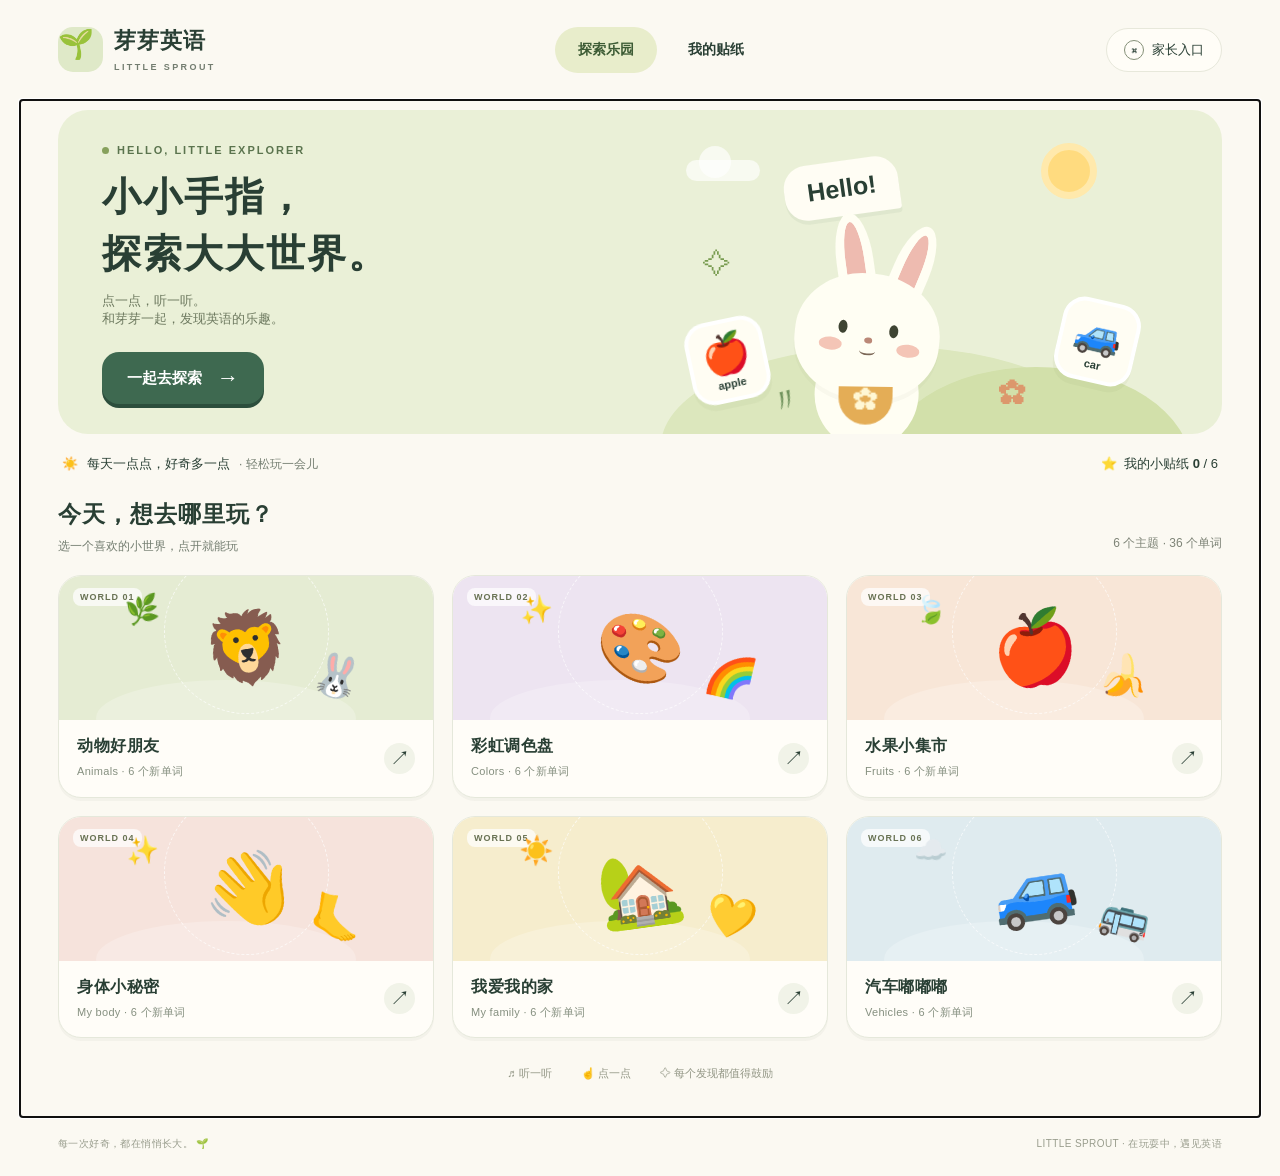
==== src_codex/index.html @ 4263cb34 "第一版本" ====
<!doctype html>
<html lang="zh-CN">
<head>
  <meta charset="utf-8">
  <meta name="viewport" content="width=device-width, initial-scale=1, viewport-fit=cover">
  <meta name="theme-color" content="#fbf9f2">
  <meta name="description" content="芽芽英语：为 3–6 岁孩子设计的点触式英语启蒙乐园。听单词、玩游戏、收集成长贴纸。">
  <meta name="apple-mobile-web-app-capable" content="yes">
  <meta name="apple-mobile-web-app-status-bar-style" content="default">
  <title>芽芽英语 · 小小手指，大大世界</title>
  <link rel="manifest" href="./manifest.webmanifest">
  <link rel="icon" href="./icons/icon-192.png" type="image/png">
  <link rel="apple-touch-icon" href="./icons/icon-192.png">
  <style>
    :root{--ink:#293f34;--muted:#737d70;--paper:#fbf9f2;--green:#3e6950;--lime:#e8edcb;--line:#e7e8db;--yellow:#ffd77a;--shadow:0 8px 24px #344a3310;--round:26px}
    *{box-sizing:border-box}body{margin:0;background:var(--paper);color:var(--ink);font-family:"Trebuchet MS","Segoe UI","PingFang SC","Microsoft YaHei",sans-serif;-webkit-tap-highlight-color:transparent}button,input,select{font:inherit}button{cursor:pointer;color:inherit;border:0}button:disabled{cursor:default}button,a,input,select{-webkit-touch-callout:none}button:focus-visible,a:focus-visible,input:focus-visible,select:focus-visible{outline:3px solid #5274c6;outline-offset:5px}button{touch-action:manipulation}button:active:not(:disabled){transform:translateY(2px)}a{color:var(--green)}h1,h2,h3,p{margin:0}button svg{pointer-events:none}[hidden]{display:none!important}.emoji{font-family:"Apple Color Emoji","Segoe UI Emoji","Noto Color Emoji",sans-serif;font-weight:400;font-style:normal;line-height:1.2}small{line-height:1.6}button .emoji{display:inline-block}.app-header{max-width:1240px;margin:auto;height:100px;display:flex;align-items:center;justify-content:space-between;padding:0 38px;gap:24px}.brand{display:flex;align-items:center;gap:11px;background:none;padding:0;text-align:left}.brand-icon{display:grid;place-items:center;width:45px;height:45px;border-radius:15px;background:#dfe9c8;font-size:29px}.brand strong{display:block;font-size:22px;letter-spacing:1px}.brand small{font-size:9px;letter-spacing:2.4px;color:var(--muted);font-weight:700}.desktop-nav{display:flex;gap:8px}.nav-btn{min-height:46px;padding:0 23px;border-radius:30px;background:transparent;font-size:14px;font-weight:700}.nav-btn.active{background:var(--lime);color:#3d5c35}.parent-btn{background:#fffdf7;border:1px solid var(--line);border-radius:23px;padding:11px 17px;font-size:13px;display:flex;align-items:center;gap:8px;min-height:44px}.parent-dot{width:20px;height:20px;border:1.5px solid #859078;border-radius:50%;display:grid;place-items:center;font-size:12px}main{max-width:1240px;margin:auto;padding:10px 38px 36px;min-height:calc(100dvh - 174px)}.hero{min-height:292px;background:#eaf0d7;border-radius:30px;display:grid;grid-template-columns:1.15fr 1fr;position:relative;overflow:hidden}.hero-copy{padding:34px 0 30px 38px;position:relative;z-index:2}.eyebrow{font-size:11px;letter-spacing:2px;font-weight:700;color:#5b744e;display:flex;align-items:center;gap:8px;margin-bottom:13px}.eyebrow:before{content:"";width:7px;height:7px;border-radius:50%;background:#87a15c}.hero h1{font-size:37px;line-height:1.45;letter-spacing:2px;font-weight:800}.hero p{font-size:13px;color:#6d795f;margin:10px 0 24px}.primary{display:inline-flex;align-items:center;justify-content:center;gap:15px;background:var(--green);color:white;border-radius:17px;min-height:52px;padding:0 25px;font-weight:700;font-size:15px;box-shadow:0 4px 0 #2c4e3c;transition:background .2s}.primary:hover{background:#325a43}.primary .arrow{font-size:22px;font-weight:400}.hero-art{position:relative;min-height:290px;isolation:isolate}.hill{position:absolute;width:450px;height:200px;border-radius:50%;background:#dce7bd;bottom:-112px;left:-20px;z-index:-1}.hill.back{background:#d2e0aa;width:310px;bottom:-133px;left:200px}.sun{position:absolute;top:33px;right:75px;background:#ffdb7f;width:56px;height:56px;border-radius:50%;border:7px solid #ffe9ac}.cloud{position:absolute;top:50px;left:5px;width:74px;height:21px;background:#ffffffa8;border-radius:25px}.cloud:before{content:"";position:absolute;width:32px;height:32px;background:#ffffffa8;border-radius:50%;top:-14px;left:13px}.hello{position:absolute;top:51px;left:103px;font-size:25px;font-weight:800;background:#fffdf4;padding:13px 23px;border-radius:23px 23px 3px 23px;transform:rotate(-8deg);box-shadow:0 4px 0 #435c4310}.bunny{position:absolute;width:157px;height:165px;bottom:9px;left:113px;transform:rotate(6deg)}.bunny .body{position:absolute;bottom:-24px;width:104px;height:110px;background:#fffef3;left:26px;border-radius:50%}.bunny .ear{position:absolute;width:37px;height:96px;background:#fffef3;border-radius:65% 65% 45% 45%;top:-45px;left:34px;transform:rotate(-14deg);border:9px solid #fffef3;box-shadow:inset 0 0 0 20px #eebbb0}.bunny .ear.right{left:91px;top:-40px;transform:rotate(17deg)}.bunny .face{position:absolute;background:#fffef3;width:145px;height:126px;top:14px;border-radius:48% 48% 46% 46%;box-shadow:0 5px 0 #40502b08}.eye{position:absolute;width:9px;height:13px;top:49px;left:43px;background:#3e4432;border-radius:50%}.eye.right{left:94px}.cheek{position:absolute;top:67px;left:25px;width:23px;height:13px;background:#f4c5b6;border-radius:50%}.cheek.right{left:103px}.nose{position:absolute;top:64px;left:70px;width:8px;height:6px;background:#bb8877;border-radius:50%}.mouth{position:absolute;top:73px;left:66px;width:16px;height:9px;border-bottom:2px solid #7b6756;border-radius:50%}.bunny .bib{position:absolute;bottom:0;left:51px;background:#e4ad56;width:54px;height:38px;border-radius:0 0 30px 30px;transform:rotate(-5deg);color:#fff7d4;text-align:center;font-size:25px}.float-card{position:absolute;width:79px;height:83px;background:#fffdf3;border:4px solid white;border-radius:22px;display:flex;flex-direction:column;align-items:center;justify-content:center;gap:1px;box-shadow:0 6px 0 #52653a0c;font-size:11px;font-weight:700}.float-card .emoji{font-size:39px}.float-card.apple{left:7px;bottom:32px;transform:rotate(-12deg)}.float-card.car{right:35px;bottom:51px;transform:rotate(13deg)}.spark{position:absolute;font-size:28px;color:#799c50}.spark.s1{top:139px;left:22px}.spark.s2{bottom:23px;right:145px;color:#dc986c}.grass{position:absolute;bottom:10px;left:87px;font-size:35px;color:#71935d;transform:rotate(-15deg)}.daily{display:flex;align-items:center;justify-content:space-between;gap:14px;padding:21px 4px 23px;font-size:13px}.daily-left{display:flex;align-items:center;gap:9px}.daily .small{color:var(--muted);font-size:12px}.daily-stars{display:flex;align-items:center;gap:7px}.daily-stars .emoji{color:#8c7650}.section-heading{display:flex;align-items:flex-end;justify-content:space-between;gap:16px;margin:3px 0 20px}.section-heading h2{font-size:23px;letter-spacing:1px}.section-heading h2 span{font-size:23px;margin-right:7px}.section-heading p{font-size:12px;color:var(--muted);margin-top:8px}.section-heading .count{font-size:12px;color:#7e8477;padding-bottom:3px}.topic-grid{display:grid;grid-template-columns:repeat(3,minmax(0,1fr));gap:18px}.topic-card{border:1px solid #e5e8db;border-radius:23px;background:#fffdf8;overflow:hidden;text-align:left;padding:0;box-shadow:0 3px 0 #c6cbbb26;transition:transform .2s,box-shadow .2s}.topic-card:hover{transform:translateY(-4px);box-shadow:var(--shadow)}.topic-art{height:135px;position:relative;overflow:hidden;display:flex;align-items:center;justify-content:center;background:var(--tint)}.topic-art:after{content:"";position:absolute;width:260px;height:76px;border-radius:50%;background:#ffffff39;bottom:-36px;left:10%}.topic-art>.emoji{font-size:70px;position:relative;z-index:1;transform:rotate(-8deg);transition:transform .2s}.topic-card:hover .topic-art>.emoji{transform:rotate(3deg) scale(1.07)}.topic-art .side{font-size:41px;transform:rotate(13deg);position:absolute;right:19%;bottom:19px}.topic-art .tiny{font-size:27px;position:absolute;left:18%;top:18px}.topic-art .orbit{position:absolute;border:1px dashed #ffffffb0;border-radius:50%;width:165px;height:165px;top:-27px;left:calc(50% - 82px)}.topic-badge{position:absolute;top:12px;left:14px;border-radius:8px;background:#ffffffb8;padding:4px 7px;font-size:9px;letter-spacing:1px;color:#687253;font-weight:700}.topic-info{padding:16px 18px;display:flex;align-items:center;gap:10px}.topic-info h3{font-size:16px;margin-bottom:4px;letter-spacing:.5px}.topic-info small{color:#869080;font-size:11px;letter-spacing:.3px}.topic-info .card-arrow{margin-left:auto;width:31px;height:31px;border-radius:50%;background:#f1f3e8;display:grid;place-items:center;font-size:20px}.topic-done{color:#507844!important}.home-note{margin-top:28px;display:flex;justify-content:center;gap:29px;font-size:11px;color:#929685}.home-note span{display:flex;align-items:center;gap:7px}.app-footer{max-width:1164px;margin:auto;border-top:1px solid var(--line);padding:19px 0 25px;display:flex;justify-content:space-between;gap:15px;color:#999d8d;font-size:10px;letter-spacing:.4px}.mobile-nav{display:none}.view-enter{animation:appear .25s ease both}@keyframes appear{from{opacity:.3;transform:translateY(5px)}to{opacity:1;transform:none}}
    .back-row{display:flex;align-items:center;justify-content:space-between;gap:14px;margin:4px 0 22px}.back-btn,.soft-btn{background:#fffdf7;border:1px solid #e0e5d6;border-radius:16px;min-height:48px;padding:10px 18px;font-size:14px;font-weight:700}.back-row small{color:var(--muted)}.lesson-header{text-align:center;margin:14px 0 23px}.lesson-header .kicker{font-size:11px;letter-spacing:2px;color:#79836b;margin-bottom:9px}.lesson-header h1{font-size:30px;letter-spacing:1px}.lesson-header p{font-size:14px;color:var(--muted);margin-top:10px;line-height:1.7}.word-grid{display:grid;grid-template-columns:repeat(3,minmax(0,1fr));gap:18px;max-width:900px;margin:auto}.word-card{position:relative;min-height:203px;background:#fffefa;border:2px solid #ecece0;border-radius:26px;padding:23px 15px 18px;display:flex;align-items:center;flex-direction:column;box-shadow:0 5px 0 #e7e8da;transition:border-color .18s,background .18s}.word-card:hover,.word-card.speaking{border-color:#a5bb80;background:var(--tint,#f6f8e9)}.word-card .picture{height:100px;display:grid;place-items:center;font-size:72px}.word-card strong{font-size:23px;margin:7px 0 4px}.word-card small{color:#88917d;font-size:13px}.heard-check{position:absolute;right:15px;top:12px;color:#518161;background:#e5efd7;border-radius:50%;width:23px;height:23px;display:grid;place-items:center;font-size:13px}.word-sound{position:absolute;left:14px;top:13px;font-size:15px;color:#9ba58b}.color-dot{display:block;width:72px;height:72px;background:var(--swatch);border-radius:50%;border:5px solid #ffffffb0;box-shadow:inset -7px -7px 0 #00000009,0 5px 0 #0000000b}.lesson-bottom{max-width:900px;margin:27px auto 0;padding:23px 26px;border-radius:23px;background:#edf1df;display:flex;align-items:center;justify-content:space-between;gap:20px}.lesson-bottom strong{font-size:16px}.lesson-bottom p{margin-top:7px;font-size:12px;color:var(--muted)}.progress-dots{display:flex;gap:7px;align-items:center}.progress-dots span{width:10px;height:10px;background:#dce0d1;border-radius:50%}.progress-dots span.done{background:#86a25f}.quiz-container{max-width:890px;margin:10px auto;text-align:center}.quiz-track{display:flex;align-items:center;justify-content:space-between;gap:16px;max-width:460px;margin:0 auto 28px}.quiz-track .track{height:8px;background:#e6e8da;border-radius:6px;flex:1;overflow:hidden}.quiz-track .fill{height:100%;background:#a3bc73;border-radius:6px}.quiz-track small{font-size:12px;color:#818974}.listen-button{display:flex;align-items:center;justify-content:center;gap:14px;margin:25px auto;min-height:83px;min-width:218px;background:#f8dc91;border-radius:25px;padding:15px 30px;box-shadow:0 5px 0 #e2c16f;font-size:19px;font-weight:700}.listen-button .emoji{font-size:31px}.quiz-choices{display:grid;grid-template-columns:repeat(var(--options,3),minmax(0,1fr));gap:20px;max-width:790px;margin:28px auto}.quiz-choice{position:relative;min-height:180px;border:3px solid #e8eadd;border-radius:28px;background:#fffefa;display:flex;justify-content:center;align-items:center;padding:25px;box-shadow:0 5px 0 #e5e7d9}.quiz-choice>.emoji{font-size:92px}.quiz-choice .color-dot{width:90px;height:90px}.quiz-choice.correct{border-color:#86aa62;background:#edf5df}.quiz-choice.retry{animation:wiggle .25s ease 2;border-color:#edc87b}.quiz-choice .answer-check{position:absolute;right:14px;top:12px;background:#6e9351;color:white;width:28px;height:28px;border-radius:50%;font-size:18px;display:grid;place-items:center}@keyframes wiggle{25%{transform:rotate(-3deg)}75%{transform:rotate(3deg)}}.quiz-feedback{min-height:68px;line-height:1.8;font-size:17px}.quiz-feedback small{display:block;color:var(--muted);font-size:12px}.hint-btn{min-height:44px;padding:10px 15px;background:transparent;color:#7c876e;font-size:12px;text-decoration:underline;text-underline-offset:4px}.quiz-next{min-width:190px;margin:12px auto;display:flex}.result{max-width:700px;margin:30px auto;text-align:center;border-radius:35px;background:#edf1da;padding:43px 24px}.result .reward{width:150px;height:150px;display:grid;place-items:center;border-radius:50%;background:#fff8d6;border:9px solid #ffdc87;font-size:83px;margin:0 auto 20px;box-shadow:0 9px 0 #d5deba}.result h1{font-size:29px;margin-bottom:14px}.result p{color:#758067;font-size:14px;line-height:1.9}.result .result-actions{margin-top:27px;display:flex;flex-wrap:wrap;justify-content:center;gap:14px}.sticker-heading{text-align:center;margin:20px 0 30px}.sticker-heading h1{font-size:29px}.sticker-heading p{font-size:14px;line-height:1.8;color:var(--muted);margin-top:12px}.sticker-grid{display:grid;grid-template-columns:repeat(3,minmax(0,1fr));gap:21px;max-width:870px;margin:auto}.sticker-card{background:#fffefa;border:1px solid var(--line);border-radius:25px;text-align:center;padding:26px 14px;min-height:230px}.sticker-card .sticker-circle{display:grid;place-items:center;width:109px;height:109px;border-radius:50%;background:var(--tint);font-size:64px;margin:0 auto 17px;border:5px solid white;outline:2px dashed #d3d8c2}.sticker-card.locked .sticker-circle{filter:grayscale(1);opacity:.45}.sticker-card h3{font-size:16px}.sticker-card small{display:block;color:var(--muted);font-size:11px;margin:7px 0 13px}.sticker-card button{min-height:42px;font-size:12px;padding:8px 18px;border-radius:16px;background:#eef2e1}.sticker-summary{font-size:13px;padding:13px 25px;display:inline-flex;gap:7px;background:#edf1da;border-radius:25px;margin-top:18px}.toast{position:fixed;bottom:30px;left:50%;transform:translateX(-50%);background:#2b453bea;color:#fff;padding:15px 23px;border-radius:18px;z-index:90;font-size:14px;box-shadow:0 8px 30px #0002;max-width:90vw;width:max-content;line-height:1.6;text-align:center;pointer-events:none}.modal{border:0;padding:0;max-width:480px;width:calc(100% - 32px);max-height:90dvh;overflow-y:auto;border-radius:28px;background:var(--paper);color:var(--ink);box-shadow:0 30px 100px #172d3940}.modal::backdrop{background:#253c326b;backdrop-filter:blur(5px)}.modal-inner{padding:28px}.modal-head{display:flex;align-items:center;justify-content:space-between;gap:15px;margin-bottom:20px}.modal-head h2{font-size:22px}.close-btn{width:44px;height:44px;border-radius:50%;background:#ecefdf;font-size:24px}.modal p{font-size:13px;line-height:1.85;color:var(--muted)}.gate-form{margin:23px 0 6px}.gate-form label{font-size:25px;font-weight:700;display:block;text-align:center;margin-bottom:18px}.gate-row{display:flex;gap:12px}.gate-row input{width:100%;min-width:0;border:2px solid #dce3ce;background:white;border-radius:15px;padding:12px 16px;font-size:21px}.gate-row .primary{white-space:nowrap}.field-error{font-size:12px;color:#946242;margin-top:12px;min-height:18px}.setting{padding:19px 0;border-bottom:1px solid var(--line);display:flex;align-items:center;justify-content:space-between;gap:20px}.setting strong{font-size:14px}.setting small{font-size:11px;color:var(--muted);display:block;margin-top:6px}.toggle{width:48px;min-width:48px;height:29px;border-radius:20px;background:#d5daca;padding:4px;display:flex;align-items:center;transition:background .2s}.toggle span{width:21px;height:21px;border-radius:50%;background:white;box-shadow:0 2px 5px #0001}.toggle[aria-checked=true]{background:#5a815d}.toggle[aria-checked=true] span{margin-left:auto}.setting select{background:#fffefa;border:1px solid #d9dfcb;padding:10px 9px;border-radius:11px;font-size:12px;color:var(--ink);max-width:160px}.parent-stats{display:flex;gap:12px;margin:16px 0}.parent-stats div{flex:1;background:#edf1df;text-align:center;border-radius:16px;padding:16px 8px}.parent-stats strong{display:block;font-size:23px;margin-bottom:5px}.parent-stats small{font-size:11px;color:var(--muted)}.parent-tip{padding:15px;background:#f2efdf;border-radius:14px;margin:19px 0}.wide{width:100%;margin-top:12px}.danger-btn{border:0;color:#956b52;background:transparent;min-height:44px;width:100%;font-size:12px;margin-top:10px}.install-list{padding-left:20px;color:#64715f;font-size:14px;line-height:2.1}.status-tag{display:inline-block;padding:5px 10px;background:#edf1df;border-radius:8px;font-size:11px;color:#627850;margin-bottom:13px}.offline-note{font-size:11px;color:var(--muted);line-height:1.7;text-align:center;margin:17px auto}.sr-only{position:absolute;width:1px;height:1px;padding:0;margin:-1px;overflow:hidden;clip:rect(0,0,0,0);white-space:nowrap;border:0}
    @media(min-width:1100px){.hero-art{margin-right:50px}.hero-copy{padding-left:44px}.hero h1{font-size:39px}.topic-art{height:144px}}
    @media(max-width:800px){.app-header{height:83px;padding:0 24px}.desktop-nav{gap:0}.nav-btn{padding:0 15px;font-size:12px}main{padding:8px 24px 28px}.hero h1{font-size:29px}.hero-copy{padding:30px 0 25px 27px}.hero-art{transform:scale(.86);transform-origin:center bottom;margin-left:-25px}.sun{right:29px}.float-card.car{right:2px}.hello{left:90px}.bunny{left:101px}.topic-grid{gap:14px}.topic-art{height:120px}.topic-art .side{right:9%}.topic-art .tiny{left:10%}.topic-info{padding:14px}.topic-info h3{font-size:14px}.app-footer{margin:0 24px}.quiz-choice>.emoji{font-size:76px}.quiz-choices{gap:12px}}
    @media(max-width:600px){.app-header{height:78px;padding:0 20px;gap:10px}.brand-icon{width:39px;height:39px;font-size:25px;border-radius:13px}.brand strong{font-size:19px}.brand small{font-size:8px;letter-spacing:1.8px}.desktop-nav{display:none}.parent-btn{font-size:11px;padding:8px 12px;gap:6px;min-height:42px}.parent-dot{width:17px;height:17px;font-size:10px}main{padding:5px 18px 29px;min-height:calc(100dvh - 180px)}.hero{grid-template-columns:1.1fr 1fr;min-height:241px;border-radius:24px}.hero-copy{padding:26px 0 25px 22px}.eyebrow{font-size:8px;letter-spacing:1px;margin-bottom:14px;gap:5px}.hero h1{font-size:25px;line-height:1.5;letter-spacing:.3px;white-space:nowrap}.hero p{font-size:10px;line-height:1.7;margin:9px 0 20px;max-width:145px}.hero .primary{min-height:43px;padding:0 16px;font-size:12px;border-radius:13px;gap:10px}.hero-art{min-height:241px;transform:scale(.66);transform-origin:left bottom;margin-left:-8px;width:265px}.hero .sun{top:-10px;right:38px;width:48px;height:48px}.hero .hello{top:1px;left:66px;font-size:22px}.hero .cloud{top:70px;left:1px;width:50px}.hero .bunny{left:53px;bottom:10px;transform:rotate(5deg) scale(.92)}.hero .float-card.apple{left:-9px;bottom:6px;width:62px;height:69px}.hero .float-card.car{right:1px;bottom:31px;width:62px;height:69px}.hero .float-card .emoji{font-size:30px}.hero .spark.s1{top:108px;left:0}.hero .spark.s2{right:12px;bottom:134px}.hero .grass{left:43px}.daily{padding:20px 1px 25px;font-size:11px;gap:7px;flex-wrap:wrap}.daily-left{gap:6px}.daily .small{font-size:10px}.daily-stars{font-size:10px;gap:5px}.section-heading{margin-bottom:17px;align-items:center;gap:5px}.section-heading h2{font-size:19px;letter-spacing:0}.section-heading h2 span{font-size:18px}.section-heading p{font-size:10px;margin-top:7px}.section-heading .count{font-size:10px;max-width:75px;text-align:right;line-height:1.7}.topic-grid{grid-template-columns:repeat(2,minmax(0,1fr));gap:14px 12px}.topic-card{border-radius:20px}.topic-art{height:115px}.topic-art>.emoji{font-size:60px}.topic-art .side{font-size:32px;right:10%;bottom:16px}.topic-art .tiny{font-size:20px;left:13%;top:22px}.topic-art .orbit{width:130px;height:130px;left:calc(50% - 65px);top:-12px}.topic-badge{font-size:7px;left:9px;top:9px;padding:3px 5px}.topic-info{padding:13px 11px;gap:5px}.topic-info h3{font-size:14px;margin-bottom:5px}.topic-info small{font-size:9px}.topic-info .card-arrow{width:25px;height:25px;font-size:16px;flex-shrink:0}.home-note{gap:15px;font-size:9px;margin-top:25px}.home-note span{gap:4px}.app-footer{margin:0 20px;padding:17px 0 calc(97px + env(safe-area-inset-bottom));font-size:9px;justify-content:center}.app-footer>span:last-child{display:none}.mobile-nav{display:flex;position:fixed;bottom:0;left:0;right:0;z-index:20;justify-content:space-around;padding:9px 15px calc(9px + env(safe-area-inset-bottom));background:#fffef9f5;border-top:1px solid #e6e9db;backdrop-filter:blur(15px)}.mobile-nav button{background:transparent;color:#919780;min-width:77px;min-height:48px;display:flex;align-items:center;flex-direction:column;justify-content:center;gap:4px;font-size:10px;border-radius:16px}.mobile-nav .nav-icon{font-size:21px;line-height:1}.mobile-nav button.active{background:#edf2dc;color:#4d7042;font-weight:700}.back-row{margin:6px 0 20px}.back-btn,.soft-btn{font-size:12px;padding:10px 14px;min-height:44px}.back-row small{font-size:10px}.lesson-header{margin:16px 0 20px}.lesson-header h1{font-size:25px}.lesson-header .kicker{font-size:9px}.lesson-header p{font-size:12px}.word-grid{grid-template-columns:repeat(2,minmax(0,1fr));gap:15px 13px}.word-card{min-height:181px;padding:20px 12px 14px;border-radius:23px}.word-card .picture{height:88px;font-size:62px}.word-card strong{font-size:20px}.word-card small{font-size:12px}.word-sound{font-size:12px}.heard-check{width:20px;height:20px;font-size:11px;top:11px;right:12px}.lesson-bottom{padding:20px;gap:18px;align-items:stretch;flex-direction:column;margin-top:24px}.lesson-bottom strong{font-size:14px}.lesson-bottom p{font-size:11px}.lesson-bottom .primary{font-size:14px;width:100%}.quiz-container{margin-top:27px}.quiz-track{margin-bottom:30px}.quiz-track small{font-size:11px}.quiz-choices{gap:12px;grid-template-columns:repeat(2,minmax(0,1fr));margin:25px auto;max-width:360px}.quiz-choices:has(>.quiz-choice:nth-child(3))>.quiz-choice:last-child{grid-column:1 / -1;width:calc(50% - 6px);justify-self:center}.quiz-choice{min-height:132px;border-radius:25px;padding:18px}.quiz-choice>.emoji{font-size:67px}.quiz-choice .color-dot{height:64px;width:64px}.listen-button{min-height:72px;font-size:17px}.quiz-feedback{font-size:15px}.quiz-feedback small{font-size:11px}.result{padding:34px 22px;margin:22px auto}.result h1{font-size:24px}.result p{font-size:12px}.result .result-actions{flex-direction:column}.result-actions .soft-btn{min-height:48px}.sticker-heading h1{font-size:26px}.sticker-heading p{font-size:12px}.sticker-grid{grid-template-columns:repeat(2,minmax(0,1fr));gap:14px}.sticker-card{padding:23px 10px 17px;min-height:219px}.sticker-card .sticker-circle{width:87px;height:87px;font-size:49px}.sticker-card h3{font-size:14px}.sticker-card small{font-size:10px}.sticker-card button{font-size:11px}.toast{bottom:calc(91px + env(safe-area-inset-bottom));font-size:12px;padding:13px 17px}.modal-inner{padding:23px}.modal-head h2{font-size:20px}.setting{gap:10px}.setting small{max-width:205px;line-height:1.6}.parent-stats strong{font-size:20px}}
    @media(max-width:360px){.hero h1{font-size:22px}.hero-copy{padding-left:17px}.hero-art{transform:scale(.58);margin-left:-15px}.daily-stars{margin-left:0}.home-note{gap:10px;font-size:8px}.topic-info small{font-size:8px}.topic-info .card-arrow{width:21px;height:21px}.parent-btn{padding:8px}.brand{gap:7px}}
    .hero{grid-template-columns:minmax(0,1.15fr) minmax(0,1fr)}
    .listen-button.speaking{background:#f3cf6c;outline:4px solid #f8e9bf;outline-offset:4px}
    @media(max-width:600px){.hero{grid-template-columns:minmax(0,1.1fr) minmax(0,1fr)}}
    @media(prefers-reduced-motion:reduce){*,*:before,*:after{animation:none!important;transition:none!important;scroll-behavior:auto!important}}
  </style>
</head>
<body>
  <header class="app-header">
    <button class="brand" data-action="home" aria-label="芽芽英语，返回探索乐园"><span class="brand-icon emoji" aria-hidden="true">🌱</span><span><strong>芽芽英语</strong><small>LITTLE SPROUT</small></span></button>
    <nav class="desktop-nav" aria-label="主导航"><button class="nav-btn active" data-action="home">探索乐园</button><button class="nav-btn" data-action="stickers">我的贴纸</button></nav>
    <button class="parent-btn" data-action="parent"><span class="parent-dot" aria-hidden="true">⌘</span>家长入口</button>
  </header>
  <main id="app" tabindex="-1"></main>
  <footer class="app-footer"><span>每一次好奇，都在悄悄长大。 🌱</span><span>LITTLE SPROUT · 在玩耍中，遇见英语</span></footer>
  <nav class="mobile-nav" aria-label="底部导航"><button class="active" data-action="home"><span class="nav-icon emoji" aria-hidden="true">🏡</span>探索乐园</button><button data-action="stickers"><span class="nav-icon emoji" aria-hidden="true">⭐</span>我的贴纸</button><button data-action="parent"><span class="nav-icon emoji" aria-hidden="true">🌱</span>家长入口</button></nav>
  <dialog class="modal" id="modal" aria-labelledby="modal-title"><div class="modal-inner" id="modal-content"></div></dialog>
  <div class="toast" id="toast" role="status" hidden></div>
  <div class="sr-only" id="announcement" aria-live="polite"></div>
  <script>
    'use strict';
    const TOPICS = [
      {id:'animals',zh:'动物好朋友',en:'Animals',place:'森林里的见面会',tint:'#e5ecd3',icon:'🦁',side:'🐰',tiny:'🌿',sticker:'森林好朋友',words:[['cat','小猫','🐱'],['dog','小狗','🐶'],['rabbit','兔子','🐰'],['lion','狮子','🦁'],['elephant','大象','🐘'],['panda','熊猫','🐼']]},
      {id:'colors',zh:'彩虹调色盘',en:'Colors',place:'把世界涂成彩虹',tint:'#ede4f1',icon:'🎨',side:'🌈',tiny:'✨',sticker:'彩虹小画家',words:[['red','红色','#eb6862'],['yellow','黄色','#f7d24c'],['blue','蓝色','#709ee8'],['green','绿色','#81b87b'],['orange','橙色','#f2a351'],['purple','紫色','#a18bd1']]},
      {id:'fruits',zh:'水果小集市',en:'Fruits',place:'装满甜甜的小篮子',tint:'#f8e6d7',icon:'🍎',side:'🍌',tiny:'🍃',sticker:'水果小达人',words:[['apple','苹果','🍎'],['banana','香蕉','🍌'],['orange','橙子','🍊'],['grapes','葡萄','🍇'],['strawberry','草莓','🍓'],['watermelon','西瓜','🍉']]},
      {id:'body',zh:'身体小秘密',en:'My body',place:'认识可爱的自己',tint:'#f6e3dc',icon:'👋',side:'🦶',tiny:'✨',sticker:'身体小博士',words:[['eye','眼睛','👁️'],['ear','耳朵','👂'],['nose','鼻子','👃'],['mouth','嘴巴','👄'],['hand','手','🖐️'],['foot','脚','🦶']]},
      {id:'family',zh:'我爱我的家',en:'My family',place:'给家人一个大拥抱',tint:'#f6edcd',icon:'🏡',side:'💛',tiny:'☀️',sticker:'暖暖小家人',words:[['mom','妈妈','👩'],['dad','爸爸','👨'],['sister','姐妹','👧'],['brother','兄弟','👦'],['grandma','奶奶 / 外婆','👵'],['grandpa','爷爷 / 外公','👴']]},
      {id:'vehicles',zh:'汽车嘟嘟嘟',en:'Vehicles',place:'出发！小小车队',tint:'#dfebef',icon:'🚙',side:'🚌',tiny:'☁️',sticker:'出发小司机',words:[['car','小汽车','🚗'],['bus','公交车','🚌'],['truck','卡车','🚚'],['taxi','出租车','🚕'],['fire engine','消防车','🚒'],['ambulance','救护车','🚑']]}
    ];
    const app = document.getElementById('app');
    const modal = document.getElementById('modal');
    const modalContent = document.getElementById('modal-content');
    const STORAGE_KEY = 'little-sprout-prototype-v1';
    let state = {heard:{},stickers:[],sound:true,age:'3-4',lastTopic:'animals'};
    let currentView = 'home', activeTopic = TOPICS[0], quiz = null, pendingInstall = null;
    let toastTimer, speakingTimer, speechToken = 0, gateAnswer = 0, returnFocus = null;
    function save(){try{localStorage.setItem(STORAGE_KEY,JSON.stringify(state));}catch{toast('当前浏览器无法保存进度，本次仍然可以继续玩。');}}
    function heardCount(topic){return (state.heard[topic.id] || []).length;}
    function totalHeard(){return TOPICS.reduce((sum,topic)=>sum+heardCount(topic),0);}
    function progressDots(n){return '<div class="progress-dots" aria-label="已听 '+n+' 个词，共 6 个">'+Array.from({length:6},(_,i)=>'<span class="'+(i<n?'done':'')+'"></span>').join('')+'</div>';}
    function picture(word){return word[2].startsWith('#')?'<span class="color-dot" style="--swatch:'+word[2]+'" aria-hidden="true"></span>':'<span class="emoji" aria-hidden="true">'+word[2]+'</span>';}
    function toast(message){clearTimeout(toastTimer);const box=document.getElementById('toast');box.textContent=message;box.hidden=false;toastTimer=setTimeout(()=>box.hidden=true,4200);}
    function nav(view){document.querySelectorAll('nav [data-action]').forEach(button=>{const selected=button.dataset.action===view;button.classList.toggle('active',selected);if(selected)button.setAttribute('aria-current','page');else button.removeAttribute('aria-current');});}
    function beginView(view){stopSpeech();currentView=view;quiz=null;nav(view==='stickers'?'stickers':'home');app.classList.remove('view-enter');window.scrollTo(0,0);}
    function endView(){app.classList.add('view-enter');app.focus({preventScroll:true});}
    function renderHome(){
      beginView('home');
      app.innerHTML = '<section class="hero"><div class="hero-copy"><div class="eyebrow">HELLO, LITTLE EXPLORER</div><h1>小小手指，<br>探索大大世界。</h1><p>点一点，听一听。<br class="mobile-break">和芽芽一起，发现英语的乐趣。</p><button class="primary" data-action="start">一起去探索 <span class="arrow" aria-hidden="true">→</span></button></div><div class="hero-art" aria-hidden="true"><div class="hill"></div><div class="hill back"></div><div class="sun"></div><div class="cloud"></div><div class="hello">Hello!</div><div class="bunny"><div class="body"></div><div class="ear"></div><div class="ear right"></div><div class="face"><i class="eye"></i><i class="eye right"></i><i class="cheek"></i><i class="cheek right"></i><i class="nose"></i><i class="mouth"></i></div><div class="bib">✿</div></div><div class="float-card apple"><span class="emoji">🍎</span>apple</div><div class="float-card car"><span class="emoji">🚙</span>car</div><span class="spark s1">✧</span><span class="spark s2">✿</span><span class="grass">〃</span></div></section>'+
      '<div class="daily"><div class="daily-left"><span class="emoji" aria-hidden="true">☀️</span><span>每天一点点，好奇多一点</span><span class="small">· 轻松玩一会儿</span></div><div class="daily-stars"><span class="emoji" aria-hidden="true">⭐</span><span>我的小贴纸 <b>'+state.stickers.length+'</b> / 6</span></div></div>'+
      '<section aria-labelledby="topics-title"><div class="section-heading"><div><h2 id="topics-title">今天，想去哪里玩？</h2><p>选一个喜欢的小世界，点开就能玩</p></div><span class="count">6 个主题 · 36 个单词</span></div><div class="topic-grid">'+TOPICS.map((t,i)=>'<button class="topic-card" data-action="topic" data-topic="'+t.id+'" aria-label="探索'+t.zh+'，'+t.en+'"><div class="topic-art" style="--tint:'+t.tint+'"><span class="topic-badge">WORLD 0'+(i+1)+'</span><span class="orbit"></span><span class="emoji tiny" aria-hidden="true">'+t.tiny+'</span><span class="emoji" aria-hidden="true">'+t.icon+'</span><span class="emoji side" aria-hidden="true">'+t.side+'</span></div><div class="topic-info"><div><h3>'+t.zh+'</h3><small class="'+(state.stickers.includes(t.id)?'topic-done':'')+'">'+t.en+' · '+(state.stickers.includes(t.id)?'贴纸已点亮 ✓':heardCount(t)?'已探索 '+heardCount(t)+' / 6':'6 个新单词')+'</small></div><span class="card-arrow" aria-hidden="true">↗</span></div></button>').join('')+'</div></section>'+
      '<div class="home-note"><span>♬ 听一听</span><span>☝ 点一点</span><span>✧ 每个发现都值得鼓励</span></div>';
      endView();
    }
    function stopSpeech(){speechToken++;clearTimeout(speakingTimer);if('speechSynthesis' in window)window.speechSynthesis.cancel();document.querySelectorAll('.speaking').forEach(el=>el.classList.remove('speaking'));}
    function loadState(){
      try{
        const stored=JSON.parse(localStorage.getItem(STORAGE_KEY));
        if(!stored || typeof stored!=='object')return;
        if(typeof stored.sound==='boolean')state.sound=stored.sound;
        if(['3-4','5-6'].includes(stored.age))state.age=stored.age;
        if(TOPICS.some(t=>t.id===stored.lastTopic))state.lastTopic=stored.lastTopic;
        if(Array.isArray(stored.stickers))state.stickers=[...new Set(stored.stickers.filter(id=>TOPICS.some(t=>t.id===id)))];
        for(const topic of TOPICS){
          const saved=stored.heard?.[topic.id];
          if(Array.isArray(saved))state.heard[topic.id]=[...new Set(saved.filter(i=>Number.isInteger(i)&&i>=0&&i<topic.words.length))];
        }
      }catch{/* A blocked or malformed local store must not prevent play. */}
    }
    function speak(text,element,onUnavailable){
      stopSpeech();
      if(!state.sound){toast('声音已关闭，可以请家长打开，或看看文字提示。');onUnavailable?.();return;}
      if(!('speechSynthesis' in window)||!('SpeechSynthesisUtterance' in window)){toast('这个浏览器暂时不能朗读，可以先看图和文字玩。');onUnavailable?.();return;}
      const token=speechToken;
      const utterance=new SpeechSynthesisUtterance(text);
      const voices=window.speechSynthesis.getVoices();
      const english=voices.find(v=>v.lang==='en-US'&&v.localService)||voices.find(v=>/^en[-_]US$/i.test(v.lang))||voices.find(v=>/^en\b/i.test(v.lang));
      if(english)utterance.voice=english;
      utterance.lang='en-US';utterance.rate=.8;utterance.pitch=1.08;
      const finish=()=>{if(token===speechToken){clearTimeout(speakingTimer);element?.classList.remove('speaking');}};
      utterance.onstart=()=>{if(token===speechToken)element?.classList.add('speaking');};
      utterance.onend=finish;
      utterance.onerror=event=>{finish();if(token===speechToken&&!['canceled','interrupted'].includes(event.error)){toast('暂时没有播放成功，可以再点一次，或看文字提示。');onUnavailable?.();}};
      try{window.speechSynthesis.speak(utterance);speakingTimer=setTimeout(finish,8000);}catch{finish();toast('朗读暂时不可用，请先看图片和文字。');onUnavailable?.();}
    }
    function markHeard(index){
      const list=state.heard[activeTopic.id] ||= [];
      if(!list.includes(index)){list.push(index);save();}
    }
    function renderLesson(id){
      const topic=TOPICS.find(t=>t.id===id);if(!topic)return;
      beginView('lesson');activeTopic=topic;state.lastTopic=topic.id;save();
      app.innerHTML='<div class="back-row"><button class="back-btn" data-action="home">← 返回乐园</button><span id="lesson-progress">'+progressDots(heardCount(topic))+'</span></div>'+
      '<div class="lesson-header"><p class="kicker">'+topic.en.toUpperCase()+' · '+topic.place+'</p><h1>'+topic.zh+'</h1><p><span class="emoji" aria-hidden="true">👆</span> 点一点图片，听听它的英文名字</p></div>'+
      '<div class="word-grid" style="--tint:'+topic.tint+'">'+topic.words.map((word,i)=>'<button class="word-card" data-action="word" data-index="'+i+'" aria-label="听 '+word[0]+'，'+word[1]+'"><span class="word-sound" aria-hidden="true">♪</span><span class="heard-check" '+((state.heard[topic.id]||[]).includes(i)?'':'hidden')+' aria-label="已探索">✓</span><span class="picture">'+picture(word)+'</span><strong lang="en">'+word[0]+'</strong><small>'+word[1]+'</small></button>').join('')+'</div>'+
      '<section class="lesson-bottom"><div><strong>认识新朋友，再玩一个小游戏？</strong><p>听一听，找一找 · 3 次小发现，收获 1 张贴纸</p></div><button class="primary" data-action="quiz"><span class="emoji" aria-hidden="true">🎧</span> 听音找朋友 <span class="arrow" aria-hidden="true">→</span></button></section>';
      endView();
    }
    function shuffle(items){const result=[...items];for(let i=result.length-1;i>0;i--){const j=Math.floor(Math.random()*(i+1));[result[i],result[j]]=[result[j],result[i]];}return result;}
    function startQuiz(){
      beginView('quiz');
      const explored=state.heard[activeTopic.id]||[];
      const pool=explored.length>=3?explored:activeTopic.words.map((_,i)=>i);
      quiz={targets:shuffle(pool).slice(0,3),round:0,answered:false,options:[],optionCount:state.age==='3-4'?2:3};
      renderQuiz();
    }
    function renderQuiz(){
      stopSpeech();if(!quiz)return;
      const target=quiz.targets[quiz.round];
      const alternatives=shuffle(activeTopic.words.map((_,i)=>i).filter(i=>i!==target));
      quiz.options=shuffle([target,...alternatives.slice(0,quiz.optionCount-1)]);quiz.answered=false;
      app.innerHTML='<div class="back-row"><button class="back-btn" data-action="lesson">← 回去认一认</button><small>'+activeTopic.zh+'</small></div><section class="quiz-container"><div class="quiz-track"><span class="emoji" aria-hidden="true">🌱</span><div class="track" role="progressbar" aria-label="小游戏进度" aria-valuemin="0" aria-valuemax="3" aria-valuenow="'+quiz.round+'"><div class="fill" style="width:'+quiz.round/3*100+'%"></div></div><small>第 '+(quiz.round+1)+' / 3 次发现</small><span class="emoji" aria-hidden="true">⭐</span></div>'+
      '<div class="lesson-header"><h1>谁是我的好朋友？</h1><p>听一听英文，点一点下面的图片</p></div><button class="listen-button" data-action="listen"><span class="emoji" aria-hidden="true">🔊</span>再听一遍</button><p id="quiz-hint" hidden></p>'+
      '<div class="quiz-choices" style="--options:'+quiz.optionCount+'">'+quiz.options.map((index)=>'<button class="quiz-choice" data-action="answer" data-index="'+index+'" aria-label="选择'+activeTopic.words[index][1]+'">'+picture(activeTopic.words[index])+'</button>').join('')+'</div>'+
      '<div class="quiz-feedback" id="quiz-feedback" role="status">小耳朵听一听，小手指找一找<small>可以重复听，慢慢来就好</small></div><button class="hint-btn" data-action="hint">看看文字小提示</button><button class="primary quiz-next" data-action="next" hidden>'+(quiz.round===2?'领取我的贴纸 ✧':'找到啦，继续 →')+'</button></section>';
      endView();listenQuiz();
    }
    function listenQuiz(){if(!quiz)return;speak(activeTopic.words[quiz.targets[quiz.round]][0],document.querySelector('.listen-button'),showHint);}
    function showHint(){if(!quiz)return;const word=activeTopic.words[quiz.targets[quiz.round]];const hint=document.getElementById('quiz-hint');if(hint){hint.hidden=false;hint.innerHTML='<strong lang="en">'+word[0]+'</strong> · '+word[1];}}
    function answer(index,button){
      if(!quiz||quiz.answered||!quiz.options.includes(index))return;
      const feedback=document.getElementById('quiz-feedback');
      if(index!==quiz.targets[quiz.round]){
        button.classList.add('retry');setTimeout(()=>button.classList.remove('retry'),600);
        feedback.innerHTML='没关系，我们再听一次 <span class="emoji" aria-hidden="true">🌿</span><small>每一次尝试，都是一个小进步</small>';listenQuiz();return;
      }
      quiz.answered=true;markHeard(index);
      document.querySelectorAll('.quiz-choice').forEach(choice=>choice.disabled=true);
      button.classList.add('correct');button.insertAdjacentHTML('beforeend','<span class="answer-check" aria-hidden="true">✓</span>');
      const word=activeTopic.words[index];feedback.innerHTML='找到啦！<strong lang="en">'+word[0]+'</strong>，'+word[1]+' <span class="emoji" aria-hidden="true">✨</span><small>你的小耳朵真会发现！</small>';
      const next=document.querySelector('[data-action="next"]');next.hidden=false;next.focus({preventScroll:true});
      document.querySelector('.hint-btn').hidden=true;
      document.querySelector('.quiz-track .fill').style.width=(quiz.round+1)/3*100+'%';
      document.querySelector('[role="progressbar"]').setAttribute('aria-valuenow',String(quiz.round+1));
      speak(word[0],button);
    }
    function nextRound(){if(!quiz?.answered)return;if(quiz.round<2){quiz.round++;renderQuiz();}else renderResult();}
    function renderResult(){
      const isNew=!state.stickers.includes(activeTopic.id);
      if(isNew)state.stickers.push(activeTopic.id);save();
      beginView('result');
      app.innerHTML='<div class="back-row"><button class="back-btn" data-action="home">← 返回乐园</button><small>每个发现，都值得鼓励</small></div><section class="result"><div class="reward emoji" aria-hidden="true">'+activeTopic.icon+'</div><p class="eyebrow" style="justify-content:center">HIGH FIVE, LITTLE EXPLORER!</p><h1>'+(isNew?'一张新贴纸，送给你！':'又一次发现，真棒！')+'</h1><p>你完成了 3 次听音小挑战<br><strong>「'+activeTopic.sticker+'」</strong>贴纸'+(isNew?'已经放进你的收藏啦':'一直在你的收藏里哦')+'</p><div class="result-actions"><button class="primary" data-action="stickers">看看我的贴纸 <span aria-hidden="true">✧</span></button><button class="soft-btn" data-action="home">探索其他小世界 →</button></div><p style="margin-top:24px;font-size:11px">也可以歇一会儿，把新发现讲给家人听。</p></section>';
      endView();document.getElementById('announcement').textContent='真棒！你获得了'+activeTopic.sticker+'贴纸。';
    }
    function renderStickers(){
      beginView('stickers');
      app.innerHTML='<section class="sticker-heading"><p class="eyebrow" style="justify-content:center">MY LITTLE COLLECTION</p><h1>每张贴纸，都是小小的成长</h1><p>去喜欢的小世界玩一玩，收集属于你的快乐</p><div class="sticker-summary"><span class="emoji" aria-hidden="true">⭐</span> 已点亮 <strong>'+state.stickers.length+'</strong> / 6 张贴纸</div></section><div class="sticker-grid">'+TOPICS.map(t=>{const earned=state.stickers.includes(t.id);return '<article class="sticker-card '+(earned?'':'locked')+'" style="--tint:'+t.tint+'"><div class="sticker-circle emoji" aria-hidden="true">'+t.icon+'</div><h3>'+t.sticker+'</h3><small>'+(earned?'✓ 已收藏 · 你的小小成就':'完成听音小游戏就能点亮')+'</small><button data-action="topic" data-topic="'+t.id+'">'+(earned?'再去玩一次 ↗':'去发现吧 →')+'</button></article>';}).join('')+'</div>';
      endView();
    }
    function modalHeader(title){return '<div class="modal-head"><h2 id="modal-title">'+title+'</h2><button class="close-btn" data-action="close" aria-label="关闭弹窗">×</button></div>';}
    function openModal(content){stopSpeech();if(!modal.open)returnFocus=document.activeElement;modalContent.innerHTML=content;if(!modal.open)modal.showModal();}
    function closeModal(){modal.close();}
    function parentGate(){
      const a=12+Math.floor(Math.random()*8),b=4+Math.floor(Math.random()*6);gateAnswer=a+b;
      openModal(modalHeader('这是给大人的小角落')+'<p>请家长帮忙算一算，就可以查看进度和调整设置。</p><form class="gate-form" id="gate-form"><label for="gate-input">'+a+' + '+b+' = ?</label><div class="gate-row"><input id="gate-input" type="text" inputmode="numeric" pattern="[0-9]*" maxlength="3" autocomplete="off" aria-label="算式答案" aria-describedby="gate-error" required><button class="primary" type="submit">进入</button></div><div class="field-error" id="gate-error" role="status"></div></form><p style="font-size:11px">一个小提醒，帮助孩子把设置交给家长。</p>');
    }
    function renderParents(){
      openModal(modalHeader('陪芽芽，慢慢长大')+'<p>每次选一个喜欢的主题，和孩子一起听、指、玩。</p><div class="parent-stats"><div><strong>'+totalHeard()+' <span style="font-size:12px">/ 36</span></strong><small>探索过的单词</small></div><div><strong>'+state.stickers.length+' <span style="font-size:12px">/ 6</span></strong><small>收获的主题贴纸</small></div></div>'+
      '<div class="setting"><div><strong>英文朗读</strong><small>点击图片或听音按钮时播放</small></div><button class="toggle" role="switch" aria-label="英文朗读" aria-checked="'+state.sound+'" data-action="sound"><span></span></button></div>'+
      '<div class="setting"><div><strong>小游戏难度</strong><small>年龄仅作参考，可按孩子情况选择</small></div><select id="age-setting" aria-label="小游戏难度"><option value="3-4" '+(state.age==='3-4'?'selected':'')+'>3–4 岁 · 2 选 1</option><option value="5-6" '+(state.age==='5-6'?'selected':'')+'>5–6 岁 · 3 选 1</option></select></div>'+
      '<div class="parent-tip"><p><strong>轻松陪伴的小建议</strong><br>玩一小会儿就可以休息。把屏幕里的新词，变成生活里的小游戏：找找家里的 apple，挥挥自己的 hand。</p></div><p style="font-size:11px">无需账号，不申请麦克风权限。进度只保存在当前浏览器，清除浏览器数据会重置进度。朗读使用设备或浏览器提供的语音，部分语音可能需要联网。</p><button class="soft-btn wide" data-action="test-sound">♪ 试听英文：Hello, little explorer!</button><button class="primary wide" data-action="install">添加到主屏幕 ↗</button><button class="danger-btn" data-action="reset-confirm">重置本机学习进度</button>');
    }
    async function installApp(){
      if(window.matchMedia('(display-mode: standalone)').matches||navigator.standalone){toast('已经在独立应用中啦！');return;}
      if(pendingInstall){const prompt=pendingInstall;pendingInstall=null;try{await prompt.prompt();const result=await prompt.userChoice;toast(result.outcome==='accepted'?'已提交安装，请查看主屏幕。':'可以随时回到这里添加。');}catch{showInstallHelp();}return;}
      showInstallHelp();
    }
    function showInstallHelp(){
      const local=location.protocol==='file:';
      openModal(modalHeader('把小乐园放到主屏幕')+'<span class="status-tag">随手一点，就能来玩</span>'+(local?'<p>当前通过本地文件打开，可以体验点击交互。添加到主屏幕和离线缓存需要通过 HTTPS 或本机 localhost 服务访问。</p>':'<p>如果浏览器没有弹出安装提示，可以从浏览器菜单手动添加。</p>')+'<ol class="install-list"><li><strong>iPhone / iPad：</strong>在 Safari 的分享菜单中，选择“添加到主屏幕”。</li><li><strong>Android：</strong>在浏览器菜单中，选择“安装应用”或“添加到主屏幕”。</li><li><strong>电脑：</strong>在支持的浏览器地址栏或菜单中，查找安装选项。</li></ol><p style="font-size:11px">支持离线缓存的环境中，首次完整加载后可以离线看图、玩游戏；英语朗读能否离线使用取决于设备语音。</p><button class="primary wide" data-action="parents">知道啦</button>');
    }
    document.addEventListener('click',event=>{
      const button=event.target.closest('[data-action]');if(!button||button.disabled)return;
      switch(button.dataset.action){
        case 'home':renderHome();break;
        case 'start':renderLesson(state.lastTopic);break;
        case 'topic':renderLesson(button.dataset.topic);break;
        case 'lesson':renderLesson(activeTopic.id);break;
        case 'word':{const index=Number(button.dataset.index);if(!activeTopic.words[index])break;markHeard(index);button.querySelector('.heard-check').hidden=false;document.getElementById('lesson-progress').innerHTML=progressDots(heardCount(activeTopic));speak(activeTopic.words[index][0],button);break;}
        case 'quiz':startQuiz();break;
        case 'listen':listenQuiz();break;
        case 'hint':showHint();break;
        case 'answer':answer(Number(button.dataset.index),button);break;
        case 'next':nextRound();break;
        case 'stickers':renderStickers();break;
        case 'parent':parentGate();break;
        case 'parents':renderParents();break;
        case 'close':closeModal();break;
        case 'sound':state.sound=!state.sound;save();button.setAttribute('aria-checked',String(state.sound));stopSpeech();break;
        case 'test-sound':speak('Hello, little explorer!',button);break;
        case 'install':installApp();break;
        case 'reset-confirm':openModal(modalHeader('重新开始一段探索？')+'<p>这会清除当前浏览器中探索过的单词和贴纸，声音与难度设置会保留。</p><button class="soft-btn wide" data-action="parents">保留我的进度</button><button class="danger-btn" data-action="reset">确认清除进度</button>');break;
        case 'reset':state.heard={};state.stickers=[];state.lastTopic='animals';save();renderHome();renderParents();toast('进度已重置，可以重新出发啦。');break;
      }
    });
    document.addEventListener('submit',event=>{if(event.target.id!=='gate-form')return;event.preventDefault();const input=document.getElementById('gate-input');if(input.value.trim()!==''&&Number(input.value)===gateAnswer)renderParents();else{document.getElementById('gate-error').textContent='再算一算，请家长帮忙填写哦。';input.value='';input.focus();}});
    document.addEventListener('change',event=>{if(event.target.id==='age-setting'){state.age=event.target.value==='5-6'?'5-6':'3-4';save();toast('已保存，下次开始小游戏时生效。');}});
    modal.addEventListener('click',event=>{if(event.target===modal){const rect=modal.getBoundingClientRect();if(event.clientX<rect.left||event.clientX>rect.right||event.clientY<rect.top||event.clientY>rect.bottom)closeModal();}});
    modal.addEventListener('close',()=>{stopSpeech();if(returnFocus?.isConnected)returnFocus.focus({preventScroll:true});else app.focus({preventScroll:true});});
    document.addEventListener('visibilitychange',()=>{if(document.hidden)stopSpeech();});
    window.addEventListener('beforeinstallprompt',event=>{event.preventDefault();pendingInstall=event;});
    window.addEventListener('appinstalled',()=>{pendingInstall=null;toast('小乐园已添加到你的设备。');});
    if('serviceWorker' in navigator&&['http:','https:'].includes(location.protocol)&&window.isSecureContext){
      window.addEventListener('load',()=>{navigator.serviceWorker.register('./sw.js').catch(()=>{/* Core interactions still work without the optional offline cache. */});});
    }
    loadState();renderHome();
  </script>
</body>
</html>
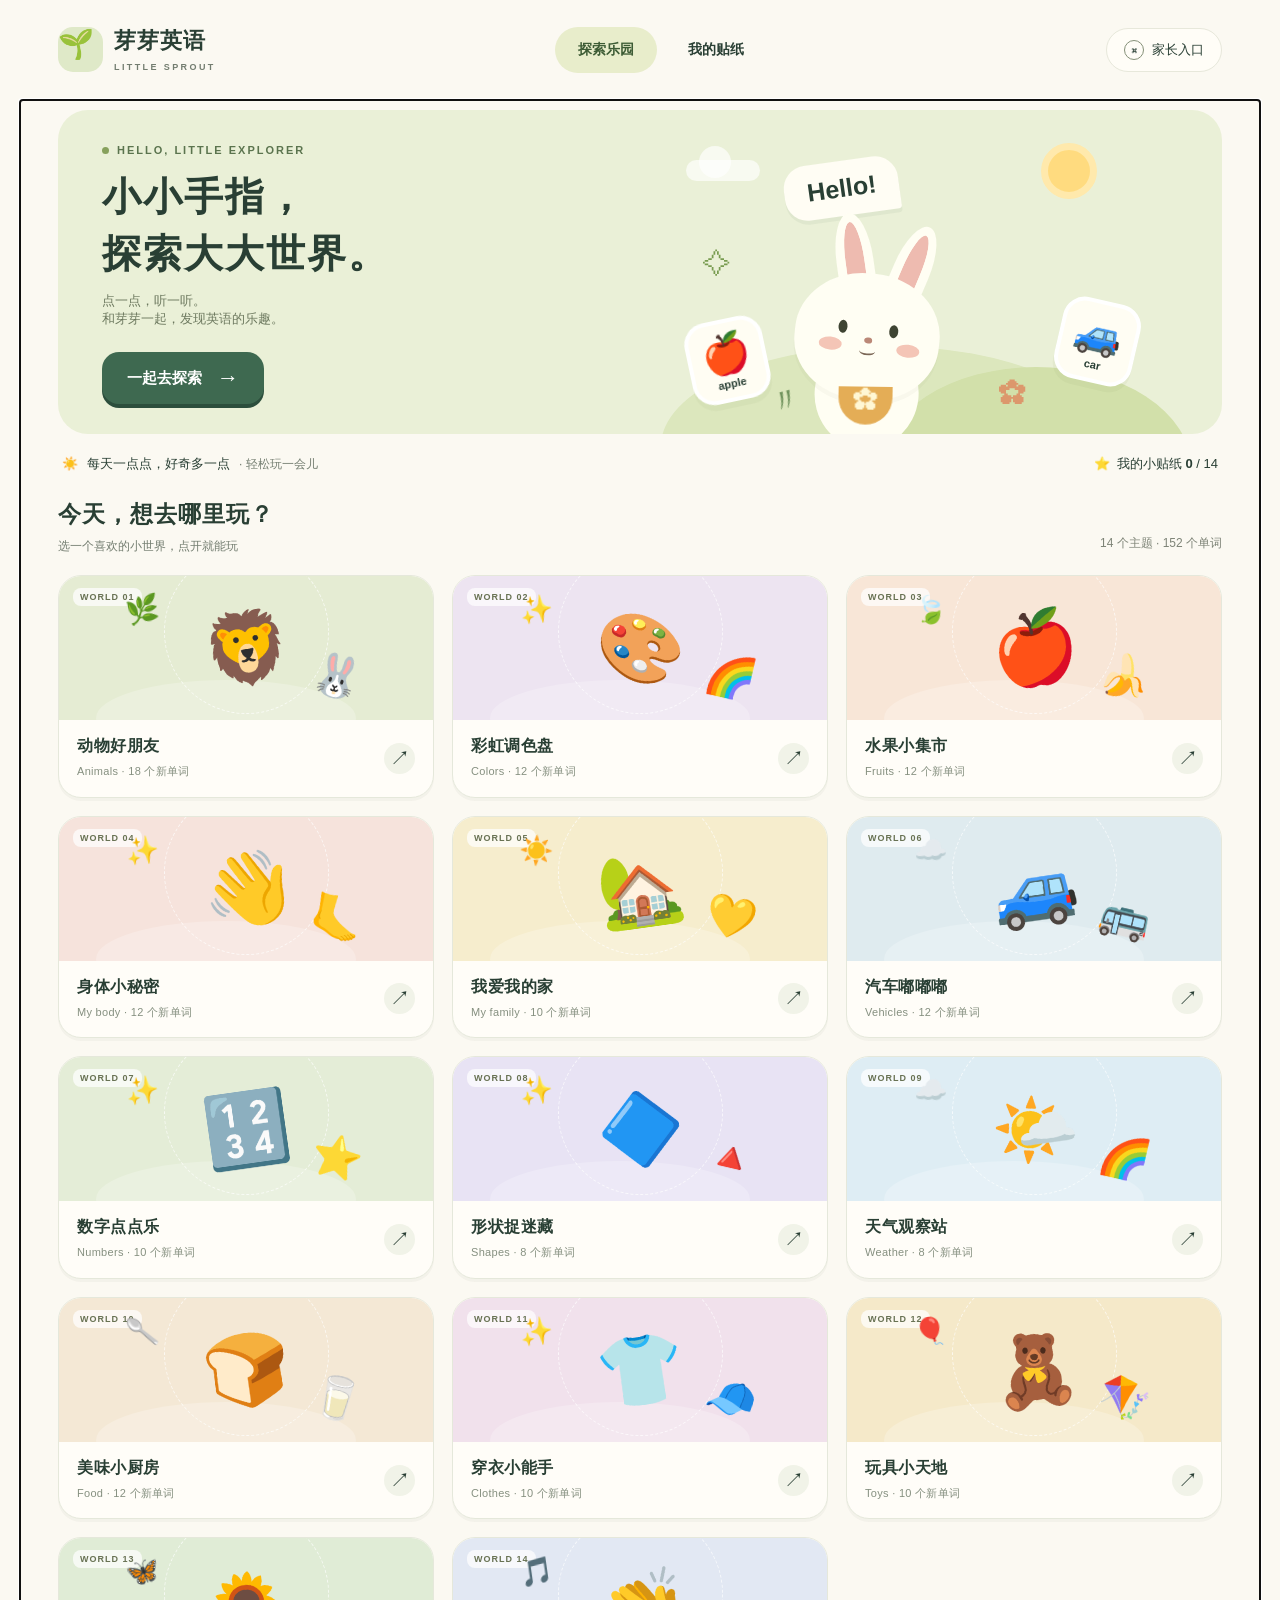
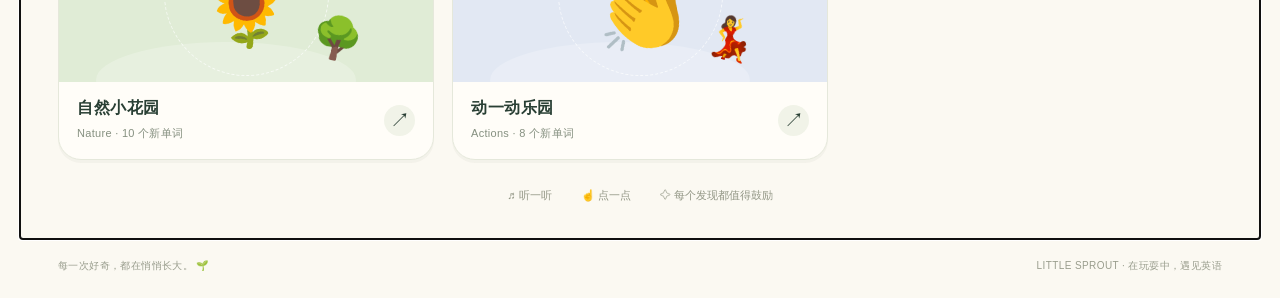
==== commit 562b38db: "扩充更多模块与选项" ====
--- a/src_codex/index.html
+++ b/src_codex/index.html
@@ -21,6 +21,8 @@
     @media(max-width:360px){.hero h1{font-size:22px}.hero-copy{padding-left:17px}.hero-art{transform:scale(.58);margin-left:-15px}.daily-stars{margin-left:0}.home-note{gap:10px;font-size:8px}.topic-info small{font-size:8px}.topic-info .card-arrow{width:21px;height:21px}.parent-btn{padding:8px}.brand{gap:7px}}
     .hero{grid-template-columns:minmax(0,1.15fr) minmax(0,1fr)}
     .listen-button.speaking{background:#f3cf6c;outline:4px solid #f8e9bf;outline-offset:4px}
+    .lesson-pager{max-width:900px;margin:0 auto 23px;display:flex;align-items:center;justify-content:space-between;gap:8px}.lesson-pager>span{font-size:12px;color:var(--muted)}.lesson-pager button:disabled{opacity:.35}.color-dot{outline:1px solid #d9ddce}.number-picture{display:flex;flex-direction:column;align-items:center;gap:6px}.number-picture>b{font-size:44px;line-height:1;color:var(--green)}.count-dots{display:grid;grid-template-columns:repeat(5,8px);gap:5px}.count-dots i{width:8px;height:8px;border-radius:50%;background:#d69f39}.shape{display:block;width:70px;height:70px;background:#8fa7d5}.shape.circle{border-radius:50%}.shape.oval{width:85px;height:54px;border-radius:50%}.shape.rectangle{width:87px;height:52px}.shape.triangle{clip-path:polygon(50% 0,100% 100%,0 100%)}.shape.diamond{clip-path:polygon(50% 0,100% 50%,50% 100%,0 50%)}.shape.star{clip-path:polygon(50% 0,61% 35%,98% 35%,68% 57%,79% 94%,50% 72%,21% 94%,32% 57%,2% 35%,39% 35%)}.shape.heart{clip-path:polygon(50% 95%,5% 50%,0 30%,10% 10%,30% 3%,50% 23%,70% 3%,90% 10%,100% 30%,95% 50%)}.word-card .picture>.emoji{font-size:clamp(44px,6vw,66px)}.quiz-choice>.emoji{font-size:clamp(45px,7vw,78px)}
+    @media(max-width:600px){.lesson-pager>span{font-size:10px}.lesson-pager .soft-btn{padding:9px 11px}.setting:has(#learning-mode){align-items:flex-start}.setting #learning-mode{min-width:112px}.word-card strong{font-size:18px}.section-heading .count{max-width:100px}}
     @media(max-width:600px){.hero{grid-template-columns:minmax(0,1.1fr) minmax(0,1fr)}}
     @media(prefers-reduced-motion:reduce){*,*:before,*:after{animation:none!important;transition:none!important;scroll-behavior:auto!important}}
   </style>
@@ -37,28 +39,36 @@
   <dialog class="modal" id="modal" aria-labelledby="modal-title"><div class="modal-inner" id="modal-content"></div></dialog>
   <div class="toast" id="toast" role="status" hidden></div>
   <div class="sr-only" id="announcement" aria-live="polite"></div>
+  <script src="./topics.js"></script>
   <script>
     'use strict';
-    const TOPICS = [
-      {id:'animals',zh:'动物好朋友',en:'Animals',place:'森林里的见面会',tint:'#e5ecd3',icon:'🦁',side:'🐰',tiny:'🌿',sticker:'森林好朋友',words:[['cat','小猫','🐱'],['dog','小狗','🐶'],['rabbit','兔子','🐰'],['lion','狮子','🦁'],['elephant','大象','🐘'],['panda','熊猫','🐼']]},
-      {id:'colors',zh:'彩虹调色盘',en:'Colors',place:'把世界涂成彩虹',tint:'#ede4f1',icon:'🎨',side:'🌈',tiny:'✨',sticker:'彩虹小画家',words:[['red','红色','#eb6862'],['yellow','黄色','#f7d24c'],['blue','蓝色','#709ee8'],['green','绿色','#81b87b'],['orange','橙色','#f2a351'],['purple','紫色','#a18bd1']]},
-      {id:'fruits',zh:'水果小集市',en:'Fruits',place:'装满甜甜的小篮子',tint:'#f8e6d7',icon:'🍎',side:'🍌',tiny:'🍃',sticker:'水果小达人',words:[['apple','苹果','🍎'],['banana','香蕉','🍌'],['orange','橙子','🍊'],['grapes','葡萄','🍇'],['strawberry','草莓','🍓'],['watermelon','西瓜','🍉']]},
-      {id:'body',zh:'身体小秘密',en:'My body',place:'认识可爱的自己',tint:'#f6e3dc',icon:'👋',side:'🦶',tiny:'✨',sticker:'身体小博士',words:[['eye','眼睛','👁️'],['ear','耳朵','👂'],['nose','鼻子','👃'],['mouth','嘴巴','👄'],['hand','手','🖐️'],['foot','脚','🦶']]},
-      {id:'family',zh:'我爱我的家',en:'My family',place:'给家人一个大拥抱',tint:'#f6edcd',icon:'🏡',side:'💛',tiny:'☀️',sticker:'暖暖小家人',words:[['mom','妈妈','👩'],['dad','爸爸','👨'],['sister','姐妹','👧'],['brother','兄弟','👦'],['grandma','奶奶 / 外婆','👵'],['grandpa','爷爷 / 外公','👴']]},
-      {id:'vehicles',zh:'汽车嘟嘟嘟',en:'Vehicles',place:'出发！小小车队',tint:'#dfebef',icon:'🚙',side:'🚌',tiny:'☁️',sticker:'出发小司机',words:[['car','小汽车','🚗'],['bus','公交车','🚌'],['truck','卡车','🚚'],['taxi','出租车','🚕'],['fire engine','消防车','🚒'],['ambulance','救护车','🚑']]}
-    ];
+    const TOPICS = window.LITTLE_SPROUT_TOPICS;
+    const TOTAL_WORDS = TOPICS.reduce((sum,topic)=>sum+topic.words.length,0);
+    const PAGE_SIZE = 6;
     const app = document.getElementById('app');
     const modal = document.getElementById('modal');
     const modalContent = document.getElementById('modal-content');
     const STORAGE_KEY = 'little-sprout-prototype-v1';
-    let state = {heard:{},stickers:[],sound:true,age:'3-4',lastTopic:'animals'};
+    let state = {heard:{},stickers:[],sound:true,age:'3-4',lastTopic:'animals',learningMode:'sequential',quizCursor:{}};
+    let lessonOrder = [], lessonPage = 0, lessonModeDirty = false;
     let currentView = 'home', activeTopic = TOPICS[0], quiz = null, pendingInstall = null;
     let toastTimer, speakingTimer, speechToken = 0, gateAnswer = 0, returnFocus = null;
     function save(){try{localStorage.setItem(STORAGE_KEY,JSON.stringify(state));}catch{toast('当前浏览器无法保存进度，本次仍然可以继续玩。');}}
     function heardCount(topic){return (state.heard[topic.id] || []).length;}
     function totalHeard(){return TOPICS.reduce((sum,topic)=>sum+heardCount(topic),0);}
-    function progressDots(n){return '<div class="progress-dots" aria-label="已听 '+n+' 个词，共 6 个">'+Array.from({length:6},(_,i)=>'<span class="'+(i<n?'done':'')+'"></span>').join('')+'</div>';}
-    function picture(word){return word[2].startsWith('#')?'<span class="color-dot" style="--swatch:'+word[2]+'" aria-hidden="true"></span>':'<span class="emoji" aria-hidden="true">'+word[2]+'</span>';}
+    function progressDots(n){return '<small>已探索 '+n+' / '+activeTopic.words.length+' 个单词</small>';}
+    function picture(word){
+      const visual=word[2];
+      if(visual.startsWith('#'))return '<span class="color-dot" style="--swatch:'+visual+'" aria-hidden="true"></span>';
+      if(visual.startsWith('shape:'))return '<span class="shape '+visual.slice(6)+'" aria-hidden="true"></span>';
+      if(visual.startsWith('number:')){const n=Number(visual.slice(7));return '<span class="number-picture" aria-hidden="true"><b>'+n+'</b><span class="count-dots">'+Array.from({length:n},()=>'<i></i>').join('')+'</span></span>';}
+      return '<span class="emoji" aria-hidden="true">'+visual+'</span>';
+    }
+    function modeLabel(){return state.learningMode==='random'?'随机学习':'顺序学习';}
+    function nextTopicId(fromCurrent=false){
+      if(state.learningMode==='random')return shuffle(TOPICS.filter(t=>t.id!==(fromCurrent?activeTopic.id:state.lastTopic)))[0].id;
+      return fromCurrent?TOPICS[(TOPICS.findIndex(t=>t.id===activeTopic.id)+1)%TOPICS.length].id:state.lastTopic;
+    }
     function toast(message){clearTimeout(toastTimer);const box=document.getElementById('toast');box.textContent=message;box.hidden=false;toastTimer=setTimeout(()=>box.hidden=true,4200);}
     function nav(view){document.querySelectorAll('nav [data-action]').forEach(button=>{const selected=button.dataset.action===view;button.classList.toggle('active',selected);if(selected)button.setAttribute('aria-current','page');else button.removeAttribute('aria-current');});}
     function beginView(view){stopSpeech();currentView=view;quiz=null;nav(view==='stickers'?'stickers':'home');app.classList.remove('view-enter');window.scrollTo(0,0);}
@@ -66,8 +76,8 @@
     function renderHome(){
       beginView('home');
       app.innerHTML = '<section class="hero"><div class="hero-copy"><div class="eyebrow">HELLO, LITTLE EXPLORER</div><h1>小小手指，<br>探索大大世界。</h1><p>点一点，听一听。<br class="mobile-break">和芽芽一起，发现英语的乐趣。</p><button class="primary" data-action="start">一起去探索 <span class="arrow" aria-hidden="true">→</span></button></div><div class="hero-art" aria-hidden="true"><div class="hill"></div><div class="hill back"></div><div class="sun"></div><div class="cloud"></div><div class="hello">Hello!</div><div class="bunny"><div class="body"></div><div class="ear"></div><div class="ear right"></div><div class="face"><i class="eye"></i><i class="eye right"></i><i class="cheek"></i><i class="cheek right"></i><i class="nose"></i><i class="mouth"></i></div><div class="bib">✿</div></div><div class="float-card apple"><span class="emoji">🍎</span>apple</div><div class="float-card car"><span class="emoji">🚙</span>car</div><span class="spark s1">✧</span><span class="spark s2">✿</span><span class="grass">〃</span></div></section>'+
-      '<div class="daily"><div class="daily-left"><span class="emoji" aria-hidden="true">☀️</span><span>每天一点点，好奇多一点</span><span class="small">· 轻松玩一会儿</span></div><div class="daily-stars"><span class="emoji" aria-hidden="true">⭐</span><span>我的小贴纸 <b>'+state.stickers.length+'</b> / 6</span></div></div>'+
-      '<section aria-labelledby="topics-title"><div class="section-heading"><div><h2 id="topics-title">今天，想去哪里玩？</h2><p>选一个喜欢的小世界，点开就能玩</p></div><span class="count">6 个主题 · 36 个单词</span></div><div class="topic-grid">'+TOPICS.map((t,i)=>'<button class="topic-card" data-action="topic" data-topic="'+t.id+'" aria-label="探索'+t.zh+'，'+t.en+'"><div class="topic-art" style="--tint:'+t.tint+'"><span class="topic-badge">WORLD 0'+(i+1)+'</span><span class="orbit"></span><span class="emoji tiny" aria-hidden="true">'+t.tiny+'</span><span class="emoji" aria-hidden="true">'+t.icon+'</span><span class="emoji side" aria-hidden="true">'+t.side+'</span></div><div class="topic-info"><div><h3>'+t.zh+'</h3><small class="'+(state.stickers.includes(t.id)?'topic-done':'')+'">'+t.en+' · '+(state.stickers.includes(t.id)?'贴纸已点亮 ✓':heardCount(t)?'已探索 '+heardCount(t)+' / 6':'6 个新单词')+'</small></div><span class="card-arrow" aria-hidden="true">↗</span></div></button>').join('')+'</div></section>'+
+      '<div class="daily"><div class="daily-left"><span class="emoji" aria-hidden="true">☀️</span><span>每天一点点，好奇多一点</span><span class="small">· 轻松玩一会儿</span></div><div class="daily-stars"><span class="emoji" aria-hidden="true">⭐</span><span>我的小贴纸 <b>'+state.stickers.length+'</b> / '+TOPICS.length+'</span></div></div>'+
+      '<section aria-labelledby="topics-title"><div class="section-heading"><div><h2 id="topics-title">今天，想去哪里玩？</h2><p>选一个喜欢的小世界，点开就能玩</p></div><span class="count">'+TOPICS.length+' 个主题 · '+TOTAL_WORDS+' 个单词</span></div><div class="topic-grid">'+TOPICS.map((t,i)=>'<button class="topic-card" data-action="topic" data-topic="'+t.id+'" aria-label="探索'+t.zh+'，'+t.en+'"><div class="topic-art" style="--tint:'+t.tint+'"><span class="topic-badge">WORLD '+String(i+1).padStart(2,'0')+'</span><span class="orbit"></span><span class="emoji tiny" aria-hidden="true">'+t.tiny+'</span><span class="emoji" aria-hidden="true">'+t.icon+'</span><span class="emoji side" aria-hidden="true">'+t.side+'</span></div><div class="topic-info"><div><h3>'+t.zh+'</h3><small class="'+(state.stickers.includes(t.id)?'topic-done':'')+'">'+t.en+' · '+(state.stickers.includes(t.id)?'贴纸已点亮 ✓':heardCount(t)?'已探索 '+heardCount(t)+' / '+t.words.length:t.words.length+' 个新单词')+'</small></div><span class="card-arrow" aria-hidden="true">↗</span></div></button>').join('')+'</div></section>'+
       '<div class="home-note"><span>♬ 听一听</span><span>☝ 点一点</span><span>✧ 每个发现都值得鼓励</span></div>';
       endView();
     }
@@ -78,11 +88,14 @@
         if(!stored || typeof stored!=='object')return;
         if(typeof stored.sound==='boolean')state.sound=stored.sound;
         if(['3-4','5-6'].includes(stored.age))state.age=stored.age;
+        if(['sequential','random'].includes(stored.learningMode))state.learningMode=stored.learningMode;
         if(TOPICS.some(t=>t.id===stored.lastTopic))state.lastTopic=stored.lastTopic;
         if(Array.isArray(stored.stickers))state.stickers=[...new Set(stored.stickers.filter(id=>TOPICS.some(t=>t.id===id)))];
         for(const topic of TOPICS){
           const saved=stored.heard?.[topic.id];
           if(Array.isArray(saved))state.heard[topic.id]=[...new Set(saved.filter(i=>Number.isInteger(i)&&i>=0&&i<topic.words.length))];
+          const cursor=stored.quizCursor?.[topic.id];
+          if(Number.isInteger(cursor)&&cursor>=0)state.quizCursor[topic.id]=cursor%topic.words.length;
         }
       }catch{/* A blocked or malformed local store must not prevent play. */}
     }
@@ -106,21 +119,28 @@
       const list=state.heard[activeTopic.id] ||= [];
       if(!list.includes(index)){list.push(index);save();}
     }
-    function renderLesson(id){
+    function renderLesson(id,page=0,keepOrder=false){
       const topic=TOPICS.find(t=>t.id===id);if(!topic)return;
+      if(!keepOrder||activeTopic.id!==id||lessonOrder.length!==topic.words.length){
+        const indices=topic.words.map((_,i)=>i);
+        lessonOrder=state.learningMode==='random'?shuffle(indices):indices;
+      }
+      lessonPage=Math.max(0,Math.min(page,Math.ceil(topic.words.length/PAGE_SIZE)-1));
       beginView('lesson');activeTopic=topic;state.lastTopic=topic.id;save();
       app.innerHTML='<div class="back-row"><button class="back-btn" data-action="home">← 返回乐园</button><span id="lesson-progress">'+progressDots(heardCount(topic))+'</span></div>'+
       '<div class="lesson-header"><p class="kicker">'+topic.en.toUpperCase()+' · '+topic.place+'</p><h1>'+topic.zh+'</h1><p><span class="emoji" aria-hidden="true">👆</span> 点一点图片，听听它的英文名字</p></div>'+
-      '<div class="word-grid" style="--tint:'+topic.tint+'">'+topic.words.map((word,i)=>'<button class="word-card" data-action="word" data-index="'+i+'" aria-label="听 '+word[0]+'，'+word[1]+'"><span class="word-sound" aria-hidden="true">♪</span><span class="heard-check" '+((state.heard[topic.id]||[]).includes(i)?'':'hidden')+' aria-label="已探索">✓</span><span class="picture">'+picture(word)+'</span><strong lang="en">'+word[0]+'</strong><small>'+word[1]+'</small></button>').join('')+'</div>'+
-      '<section class="lesson-bottom"><div><strong>认识新朋友，再玩一个小游戏？</strong><p>听一听，找一找 · 3 次小发现，收获 1 张贴纸</p></div><button class="primary" data-action="quiz"><span class="emoji" aria-hidden="true">🎧</span> 听音找朋友 <span class="arrow" aria-hidden="true">→</span></button></section>';
-      endView();
+      '<div class="lesson-pager"><button class="soft-btn" data-action="page-prev" '+(lessonPage===0?'disabled':'')+'>← 上一组</button><span>'+modeLabel()+' · 第 '+(lessonPage+1)+' / '+Math.ceil(topic.words.length/PAGE_SIZE)+' 组</span><button class="soft-btn" data-action="page-next" '+((lessonPage+1)*PAGE_SIZE>=topic.words.length?'disabled':'')+'>下一组 →</button></div>'+
+      '<div class="word-grid" style="--tint:'+topic.tint+'">'+lessonOrder.slice(lessonPage*PAGE_SIZE,(lessonPage+1)*PAGE_SIZE).map(i=>{const word=topic.words[i];return '<button class="word-card" data-action="word" data-index="'+i+'" aria-label="听 '+word[0]+'，'+word[1]+'"><span class="word-sound" aria-hidden="true">♪</span><span class="heard-check" '+((state.heard[topic.id]||[]).includes(i)?'':'hidden')+' aria-label="已探索">✓</span><span class="picture">'+picture(word)+'</span><strong lang="en">'+word[0]+'</strong><small>'+word[1]+'</small></button>';}).join('')+'</div>'+
+      '<section class="lesson-bottom"><div><strong>认识新朋友，再玩一个小游戏？</strong><p>每次最多 3 个词 · 完成一组挑战，点亮主题贴纸</p></div><button class="primary" data-action="quiz"><span class="emoji" aria-hidden="true">🎧</span> 听音找朋友 <span class="arrow" aria-hidden="true">→</span></button></section>';
+      endView();document.getElementById('announcement').textContent=topic.zh+'，第 '+(lessonPage+1)+' 组';
     }
     function shuffle(items){const result=[...items];for(let i=result.length-1;i>0;i--){const j=Math.floor(Math.random()*(i+1));[result[i],result[j]]=[result[j],result[i]];}return result;}
     function startQuiz(){
       beginView('quiz');
-      const explored=state.heard[activeTopic.id]||[];
-      const pool=explored.length>=3?explored:activeTopic.words.map((_,i)=>i);
-      quiz={targets:shuffle(pool).slice(0,3),round:0,answered:false,options:[],optionCount:state.age==='3-4'?2:3};
+      const pool=activeTopic.words.map((_,i)=>i);
+      const cursor=state.quizCursor[activeTopic.id]||0;
+      const targets=state.learningMode==='random'?shuffle(pool).slice(0,3):Array.from({length:Math.min(3,pool.length-cursor)},(_,i)=>cursor+i);
+      quiz={targets,round:0,answered:false,options:[],optionCount:state.age==='3-4'?2:3,mode:state.learningMode,cursor};
       renderQuiz();
     }
     function renderQuiz(){
@@ -128,10 +148,10 @@
       const target=quiz.targets[quiz.round];
       const alternatives=shuffle(activeTopic.words.map((_,i)=>i).filter(i=>i!==target));
       quiz.options=shuffle([target,...alternatives.slice(0,quiz.optionCount-1)]);quiz.answered=false;
-      app.innerHTML='<div class="back-row"><button class="back-btn" data-action="lesson">← 回去认一认</button><small>'+activeTopic.zh+'</small></div><section class="quiz-container"><div class="quiz-track"><span class="emoji" aria-hidden="true">🌱</span><div class="track" role="progressbar" aria-label="小游戏进度" aria-valuemin="0" aria-valuemax="3" aria-valuenow="'+quiz.round+'"><div class="fill" style="width:'+quiz.round/3*100+'%"></div></div><small>第 '+(quiz.round+1)+' / 3 次发现</small><span class="emoji" aria-hidden="true">⭐</span></div>'+
+      app.innerHTML='<div class="back-row"><button class="back-btn" data-action="lesson">← 回去认一认</button><small>'+activeTopic.zh+'</small></div><section class="quiz-container"><div class="quiz-track"><span class="emoji" aria-hidden="true">🌱</span><div class="track" role="progressbar" aria-label="小游戏进度" aria-valuemin="0" aria-valuemax="'+quiz.targets.length+'" aria-valuenow="'+quiz.round+'"><div class="fill" style="width:'+quiz.round/quiz.targets.length*100+'%"></div></div><small>第 '+(quiz.round+1)+' / '+quiz.targets.length+' 次发现</small><span class="emoji" aria-hidden="true">⭐</span></div>'+
       '<div class="lesson-header"><h1>谁是我的好朋友？</h1><p>听一听英文，点一点下面的图片</p></div><button class="listen-button" data-action="listen"><span class="emoji" aria-hidden="true">🔊</span>再听一遍</button><p id="quiz-hint" hidden></p>'+
       '<div class="quiz-choices" style="--options:'+quiz.optionCount+'">'+quiz.options.map((index)=>'<button class="quiz-choice" data-action="answer" data-index="'+index+'" aria-label="选择'+activeTopic.words[index][1]+'">'+picture(activeTopic.words[index])+'</button>').join('')+'</div>'+
-      '<div class="quiz-feedback" id="quiz-feedback" role="status">小耳朵听一听，小手指找一找<small>可以重复听，慢慢来就好</small></div><button class="hint-btn" data-action="hint">看看文字小提示</button><button class="primary quiz-next" data-action="next" hidden>'+(quiz.round===2?'领取我的贴纸 ✧':'找到啦，继续 →')+'</button></section>';
+      '<div class="quiz-feedback" id="quiz-feedback" role="status">小耳朵听一听，小手指找一找<small>可以重复听，慢慢来就好</small></div><button class="hint-btn" data-action="hint">看看文字小提示</button><button class="primary quiz-next" data-action="next" hidden>'+(quiz.round===quiz.targets.length-1?'领取我的贴纸 ✧':'找到啦，继续 →')+'</button></section>';
       endView();listenQuiz();
     }
     function listenQuiz(){if(!quiz)return;speak(activeTopic.words[quiz.targets[quiz.round]][0],document.querySelector('.listen-button'),showHint);}
@@ -149,21 +169,23 @@
       const word=activeTopic.words[index];feedback.innerHTML='找到啦！<strong lang="en">'+word[0]+'</strong>，'+word[1]+' <span class="emoji" aria-hidden="true">✨</span><small>你的小耳朵真会发现！</small>';
       const next=document.querySelector('[data-action="next"]');next.hidden=false;next.focus({preventScroll:true});
       document.querySelector('.hint-btn').hidden=true;
-      document.querySelector('.quiz-track .fill').style.width=(quiz.round+1)/3*100+'%';
+      document.querySelector('.quiz-track .fill').style.width=(quiz.round+1)/quiz.targets.length*100+'%';
       document.querySelector('[role="progressbar"]').setAttribute('aria-valuenow',String(quiz.round+1));
       speak(word[0],button);
     }
-    function nextRound(){if(!quiz?.answered)return;if(quiz.round<2){quiz.round++;renderQuiz();}else renderResult();}
+    function nextRound(){if(!quiz?.answered)return;if(quiz.round<quiz.targets.length-1){quiz.round++;renderQuiz();}else renderResult();}
     function renderResult(){
+      const rounds=quiz.targets.length;
+      if(quiz.mode==='sequential')state.quizCursor[activeTopic.id]=(quiz.cursor+rounds)%activeTopic.words.length;
       const isNew=!state.stickers.includes(activeTopic.id);
       if(isNew)state.stickers.push(activeTopic.id);save();
       beginView('result');
-      app.innerHTML='<div class="back-row"><button class="back-btn" data-action="home">← 返回乐园</button><small>每个发现，都值得鼓励</small></div><section class="result"><div class="reward emoji" aria-hidden="true">'+activeTopic.icon+'</div><p class="eyebrow" style="justify-content:center">HIGH FIVE, LITTLE EXPLORER!</p><h1>'+(isNew?'一张新贴纸，送给你！':'又一次发现，真棒！')+'</h1><p>你完成了 3 次听音小挑战<br><strong>「'+activeTopic.sticker+'」</strong>贴纸'+(isNew?'已经放进你的收藏啦':'一直在你的收藏里哦')+'</p><div class="result-actions"><button class="primary" data-action="stickers">看看我的贴纸 <span aria-hidden="true">✧</span></button><button class="soft-btn" data-action="home">探索其他小世界 →</button></div><p style="margin-top:24px;font-size:11px">也可以歇一会儿，把新发现讲给家人听。</p></section>';
+      app.innerHTML='<div class="back-row"><button class="back-btn" data-action="home">← 返回乐园</button><small>每个发现，都值得鼓励</small></div><section class="result"><div class="reward emoji" aria-hidden="true">'+activeTopic.icon+'</div><p class="eyebrow" style="justify-content:center">HIGH FIVE, LITTLE EXPLORER!</p><h1>'+(isNew?'一张新贴纸，送给你！':'又一次发现，真棒！')+'</h1><p>你完成了 '+rounds+' 次听音小挑战<br><strong>「'+activeTopic.sticker+'」</strong>贴纸'+(isNew?'已经放进你的收藏啦':'一直在你的收藏里哦')+'</p><div class="result-actions"><button class="primary" data-action="stickers">看看我的贴纸 <span aria-hidden="true">✧</span></button><button class="soft-btn" data-action="quiz">继续本主题 →</button><button class="soft-btn" data-action="continue-topic">探索下一个小世界 →</button></div><p style="margin-top:24px;font-size:11px">也可以歇一会儿，把新发现讲给家人听。</p></section>';
       endView();document.getElementById('announcement').textContent='真棒！你获得了'+activeTopic.sticker+'贴纸。';
     }
     function renderStickers(){
       beginView('stickers');
-      app.innerHTML='<section class="sticker-heading"><p class="eyebrow" style="justify-content:center">MY LITTLE COLLECTION</p><h1>每张贴纸，都是小小的成长</h1><p>去喜欢的小世界玩一玩，收集属于你的快乐</p><div class="sticker-summary"><span class="emoji" aria-hidden="true">⭐</span> 已点亮 <strong>'+state.stickers.length+'</strong> / 6 张贴纸</div></section><div class="sticker-grid">'+TOPICS.map(t=>{const earned=state.stickers.includes(t.id);return '<article class="sticker-card '+(earned?'':'locked')+'" style="--tint:'+t.tint+'"><div class="sticker-circle emoji" aria-hidden="true">'+t.icon+'</div><h3>'+t.sticker+'</h3><small>'+(earned?'✓ 已收藏 · 你的小小成就':'完成听音小游戏就能点亮')+'</small><button data-action="topic" data-topic="'+t.id+'">'+(earned?'再去玩一次 ↗':'去发现吧 →')+'</button></article>';}).join('')+'</div>';
+      app.innerHTML='<section class="sticker-heading"><p class="eyebrow" style="justify-content:center">MY LITTLE COLLECTION</p><h1>每张贴纸，都是小小的成长</h1><p>去喜欢的小世界玩一玩，收集属于你的快乐</p><div class="sticker-summary"><span class="emoji" aria-hidden="true">⭐</span> 已点亮 <strong>'+state.stickers.length+'</strong> / '+TOPICS.length+' 张贴纸</div></section><div class="sticker-grid">'+TOPICS.map(t=>{const earned=state.stickers.includes(t.id);return '<article class="sticker-card '+(earned?'':'locked')+'" style="--tint:'+t.tint+'"><div class="sticker-circle emoji" aria-hidden="true">'+t.icon+'</div><h3>'+t.sticker+'</h3><small>'+(earned?'✓ 已收藏 · 你的小小成就':'完成听音小游戏就能点亮')+'</small><button data-action="topic" data-topic="'+t.id+'">'+(earned?'再去玩一次 ↗':'去发现吧 →')+'</button></article>';}).join('')+'</div>';
       endView();
     }
     function modalHeader(title){return '<div class="modal-head"><h2 id="modal-title">'+title+'</h2><button class="close-btn" data-action="close" aria-label="关闭弹窗">×</button></div>';}
@@ -174,8 +196,9 @@
       openModal(modalHeader('这是给大人的小角落')+'<p>请家长帮忙算一算，就可以查看进度和调整设置。</p><form class="gate-form" id="gate-form"><label for="gate-input">'+a+' + '+b+' = ?</label><div class="gate-row"><input id="gate-input" type="text" inputmode="numeric" pattern="[0-9]*" maxlength="3" autocomplete="off" aria-label="算式答案" aria-describedby="gate-error" required><button class="primary" type="submit">进入</button></div><div class="field-error" id="gate-error" role="status"></div></form><p style="font-size:11px">一个小提醒，帮助孩子把设置交给家长。</p>');
     }
     function renderParents(){
-      openModal(modalHeader('陪芽芽，慢慢长大')+'<p>每次选一个喜欢的主题，和孩子一起听、指、玩。</p><div class="parent-stats"><div><strong>'+totalHeard()+' <span style="font-size:12px">/ 36</span></strong><small>探索过的单词</small></div><div><strong>'+state.stickers.length+' <span style="font-size:12px">/ 6</span></strong><small>收获的主题贴纸</small></div></div>'+
+      openModal(modalHeader('陪芽芽，慢慢长大')+'<p>每次选一个喜欢的主题，和孩子一起听、指、玩。</p><div class="parent-stats"><div><strong>'+totalHeard()+' <span style="font-size:12px">/ '+TOTAL_WORDS+'</span></strong><small>探索过的单词</small></div><div><strong>'+state.stickers.length+' <span style="font-size:12px">/ '+TOPICS.length+'</span></strong><small>收获的主题贴纸</small></div></div>'+
       '<div class="setting"><div><strong>英文朗读</strong><small>点击图片或听音按钮时播放</small></div><button class="toggle" role="switch" aria-label="英文朗读" aria-checked="'+state.sound+'" data-action="sound"><span></span></button></div>'+
+      '<div class="setting"><div><strong>学习顺序</strong><small>顺序：词卡按顺序展示，挑战逐组往后学。<br>随机：每次进入打乱词卡，挑战随机抽词。<br>继续探索时，也会按所选方式选择主题。</small></div><select id="learning-mode" aria-label="学习顺序"><option value="sequential" '+(state.learningMode==='sequential'?'selected':'')+'>顺序学习</option><option value="random" '+(state.learningMode==='random'?'selected':'')+'>随机学习</option></select></div>'+
       '<div class="setting"><div><strong>小游戏难度</strong><small>年龄仅作参考，可按孩子情况选择</small></div><select id="age-setting" aria-label="小游戏难度"><option value="3-4" '+(state.age==='3-4'?'selected':'')+'>3–4 岁 · 2 选 1</option><option value="5-6" '+(state.age==='5-6'?'selected':'')+'>5–6 岁 · 3 选 1</option></select></div>'+
       '<div class="parent-tip"><p><strong>轻松陪伴的小建议</strong><br>玩一小会儿就可以休息。把屏幕里的新词，变成生活里的小游戏：找找家里的 apple，挥挥自己的 hand。</p></div><p style="font-size:11px">无需账号，不申请麦克风权限。进度只保存在当前浏览器，清除浏览器数据会重置进度。朗读使用设备或浏览器提供的语音，部分语音可能需要联网。</p><button class="soft-btn wide" data-action="test-sound">♪ 试听英文：Hello, little explorer!</button><button class="primary wide" data-action="install">添加到主屏幕 ↗</button><button class="danger-btn" data-action="reset-confirm">重置本机学习进度</button>');
     }
@@ -192,7 +215,10 @@
       const button=event.target.closest('[data-action]');if(!button||button.disabled)return;
       switch(button.dataset.action){
         case 'home':renderHome();break;
-        case 'start':renderLesson(state.lastTopic);break;
+        case 'start':renderLesson(nextTopicId());break;
+        case 'continue-topic':renderLesson(nextTopicId(true));break;
+        case 'page-prev':renderLesson(activeTopic.id,lessonPage-1,true);break;
+        case 'page-next':renderLesson(activeTopic.id,lessonPage+1,true);break;
         case 'topic':renderLesson(button.dataset.topic);break;
         case 'lesson':renderLesson(activeTopic.id);break;
         case 'word':{const index=Number(button.dataset.index);if(!activeTopic.words[index])break;markHeard(index);button.querySelector('.heard-check').hidden=false;document.getElementById('lesson-progress').innerHTML=progressDots(heardCount(activeTopic));speak(activeTopic.words[index][0],button);break;}
@@ -209,13 +235,16 @@
         case 'test-sound':speak('Hello, little explorer!',button);break;
         case 'install':installApp();break;
         case 'reset-confirm':openModal(modalHeader('重新开始一段探索？')+'<p>这会清除当前浏览器中探索过的单词和贴纸，声音与难度设置会保留。</p><button class="soft-btn wide" data-action="parents">保留我的进度</button><button class="danger-btn" data-action="reset">确认清除进度</button>');break;
-        case 'reset':state.heard={};state.stickers=[];state.lastTopic='animals';save();renderHome();renderParents();toast('进度已重置，可以重新出发啦。');break;
+        case 'reset':state.heard={};state.stickers=[];state.quizCursor={};state.lastTopic='animals';save();renderHome();renderParents();toast('进度已重置，可以重新出发啦。');break;
       }
     });
     document.addEventListener('submit',event=>{if(event.target.id!=='gate-form')return;event.preventDefault();const input=document.getElementById('gate-input');if(input.value.trim()!==''&&Number(input.value)===gateAnswer)renderParents();else{document.getElementById('gate-error').textContent='再算一算，请家长帮忙填写哦。';input.value='';input.focus();}});
-    document.addEventListener('change',event=>{if(event.target.id==='age-setting'){state.age=event.target.value==='5-6'?'5-6':'3-4';save();toast('已保存，下次开始小游戏时生效。');}});
+    document.addEventListener('change',event=>{
+      if(event.target.id==='age-setting'){state.age=event.target.value==='5-6'?'5-6':'3-4';save();toast('已保存，下次开始小游戏时生效。');}
+      if(event.target.id==='learning-mode'){state.learningMode=event.target.value==='random'?'random':'sequential';lessonModeDirty=true;save();toast('已保存学习顺序，返回词卡或开始下一组挑战时生效。');}
+    });
     modal.addEventListener('click',event=>{if(event.target===modal){const rect=modal.getBoundingClientRect();if(event.clientX<rect.left||event.clientX>rect.right||event.clientY<rect.top||event.clientY>rect.bottom)closeModal();}});
-    modal.addEventListener('close',()=>{stopSpeech();if(returnFocus?.isConnected)returnFocus.focus({preventScroll:true});else app.focus({preventScroll:true});});
+    modal.addEventListener('close',()=>{stopSpeech();if(lessonModeDirty){lessonModeDirty=false;if(currentView==='lesson')renderLesson(activeTopic.id);}if(returnFocus?.isConnected)returnFocus.focus({preventScroll:true});else app.focus({preventScroll:true});});
     document.addEventListener('visibilitychange',()=>{if(document.hidden)stopSpeech();});
     window.addEventListener('beforeinstallprompt',event=>{event.preventDefault();pendingInstall=event;});
     window.addEventListener('appinstalled',()=>{pendingInstall=null;toast('小乐园已添加到你的设备。');});
